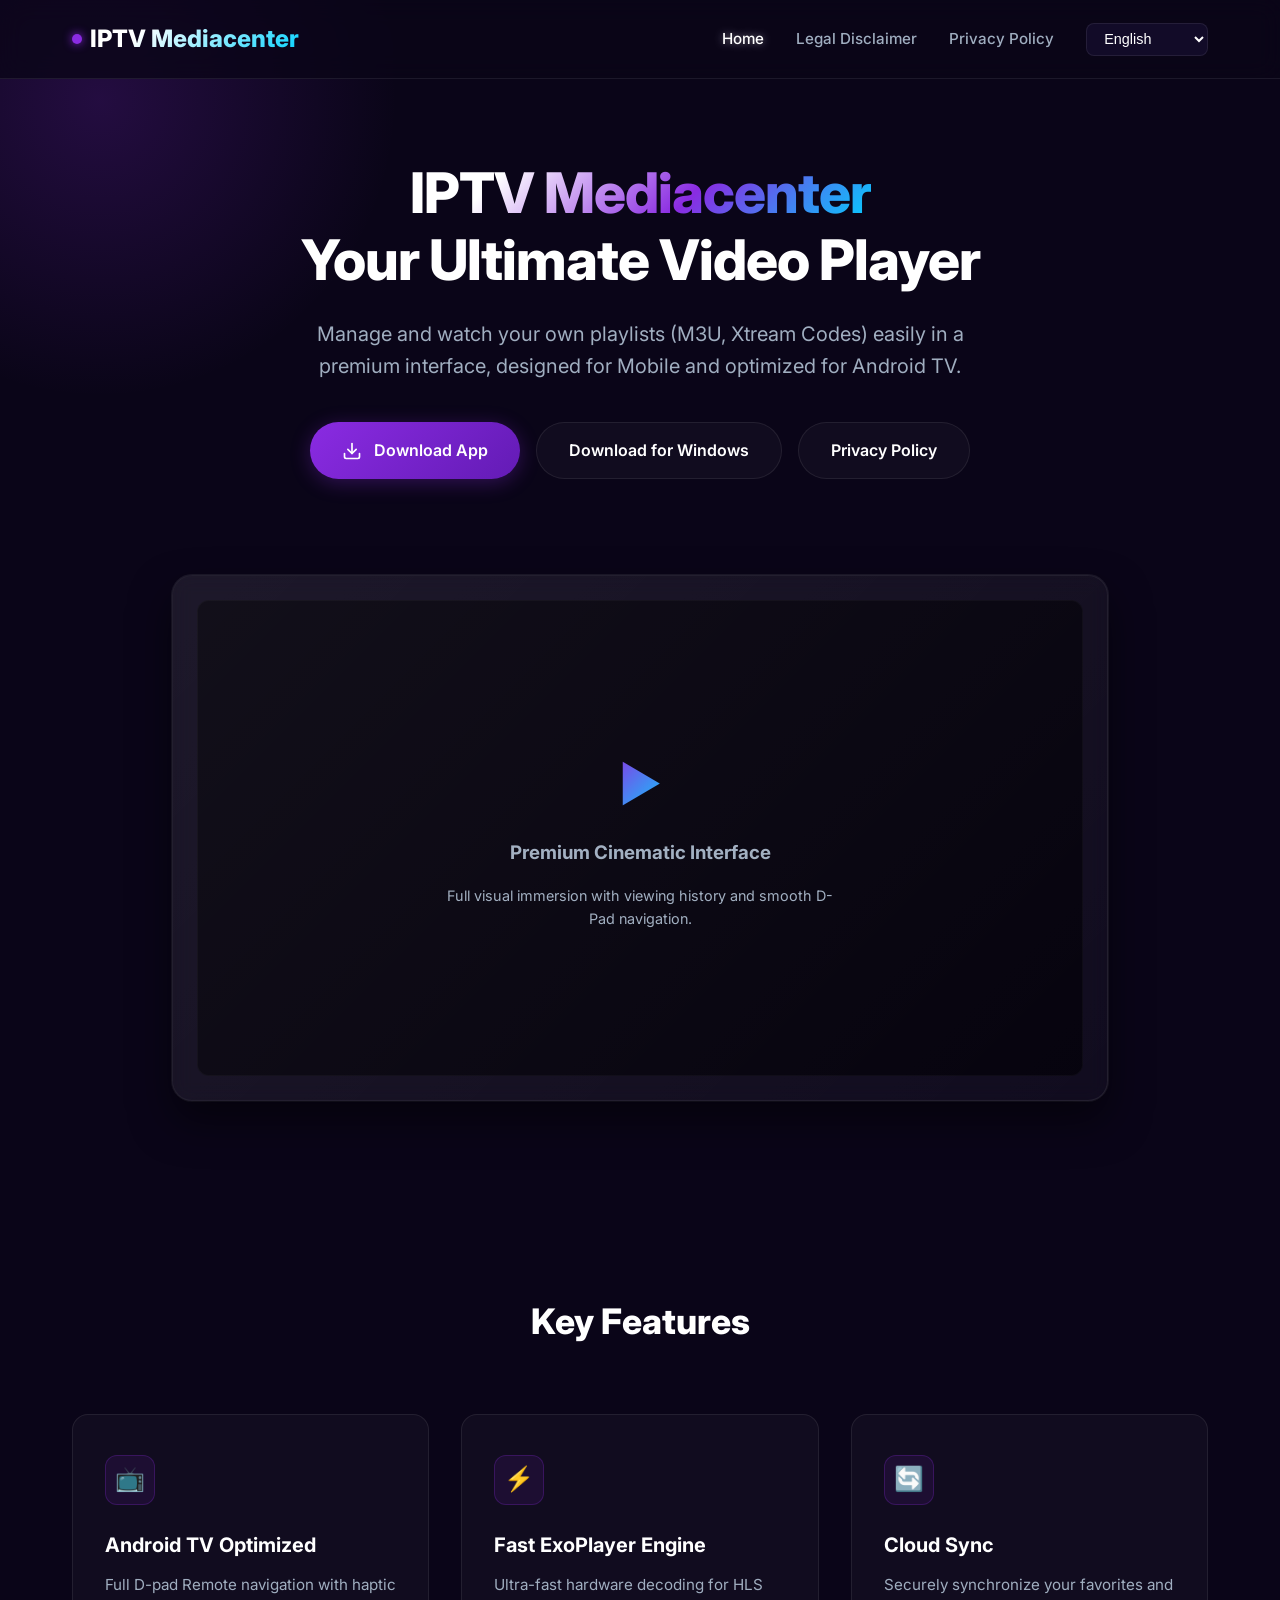
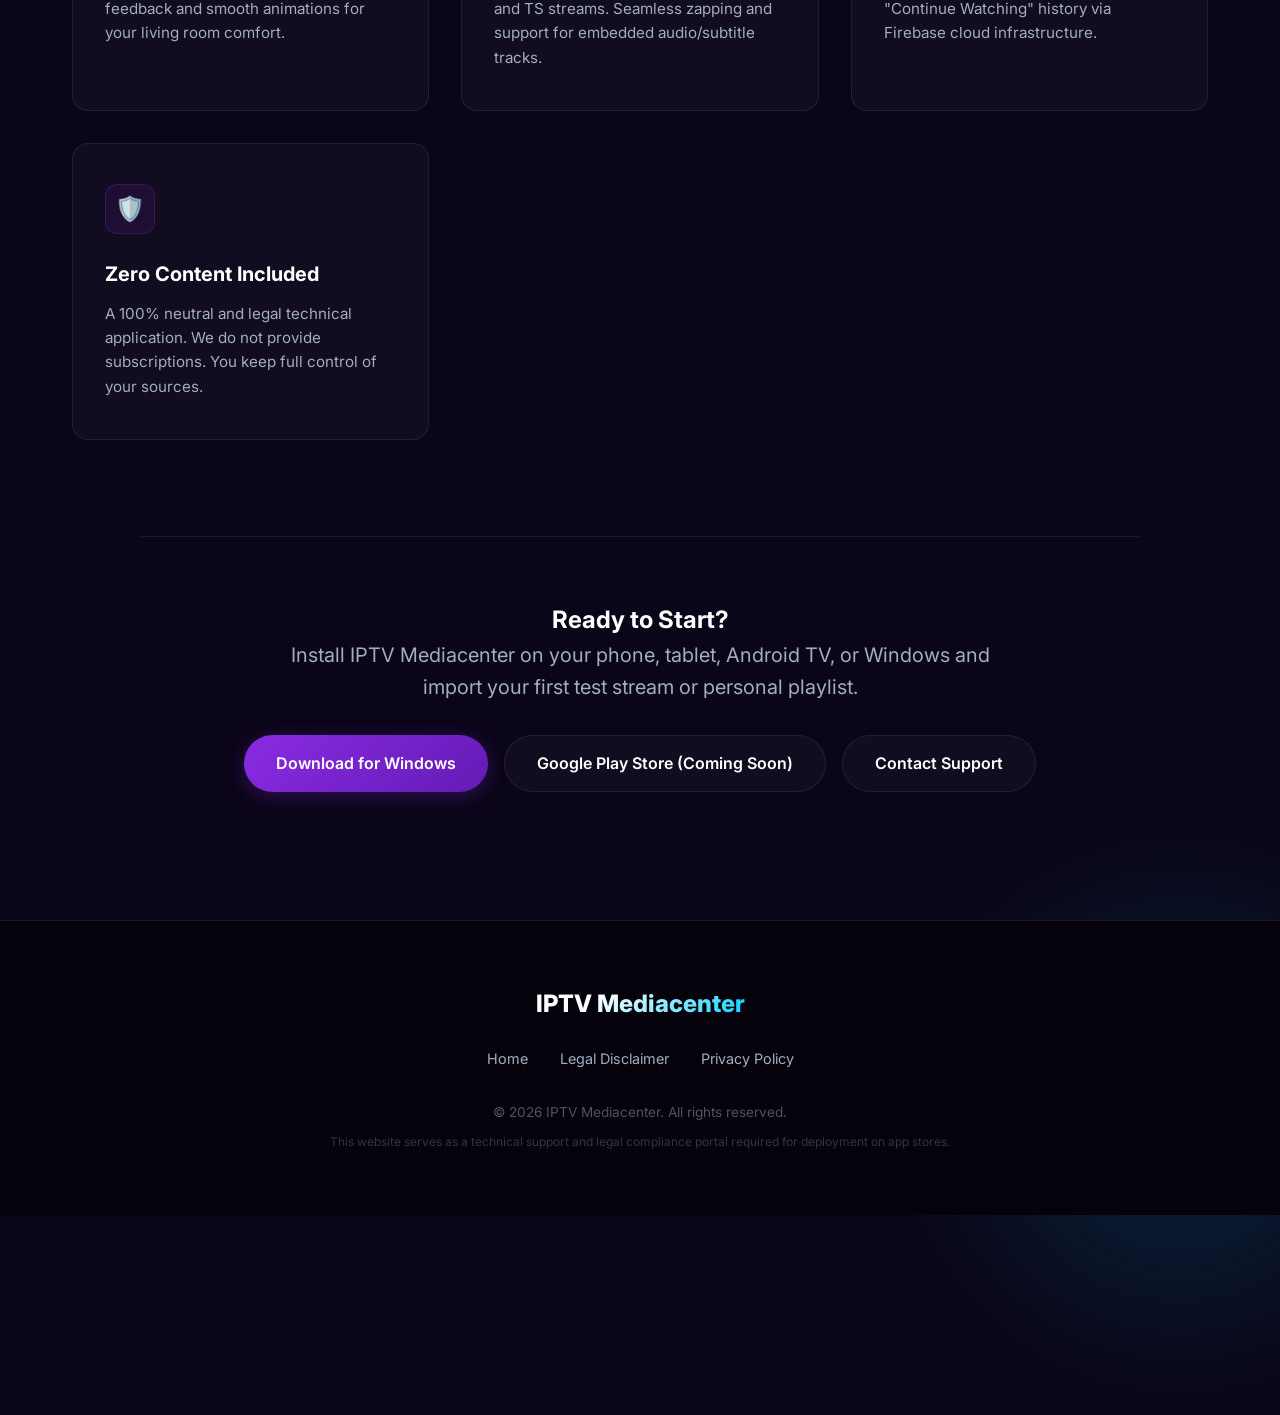
==== index.html @ 20498391 "Add Microsoft Store link and JavaScript multilingual translation system to landing page" ====
<!DOCTYPE html>
<html lang="fr">
<head>
    <meta charset="UTF-8">
    <meta name="viewport" content="width=device-width, initial-scale=1.0">
    <title>IPTV Mediacenter - Lecteur Multimédia Premium</title>
    <link rel="stylesheet" href="style.css">
    <link rel="icon" type="image/png" href="https://raw.githubusercontent.com/iptvmediacenter/iptvmediacenter/main/assets/icons/app_icon.png">
</head>
<body>

    <header>
        <div class="nav-container">
            <a href="index.html" class="logo">
                <div class="logo-dot"></div>
                IPTV Mediacenter
            </a>
            <nav style="display: flex; align-items: center; gap: 2rem;">
                <ul>
                    <li><a href="index.html" class="active" data-i18n="nav-home">Accueil</a></li>
                    <li><a href="disclaimer.html" data-i18n="nav-disclaimer">Avertissement Légal</a></li>
                    <li><a href="privacy.html" data-i18n="nav-privacy">Confidentialité</a></li>
                </ul>
                <select id="lang-select" class="lang-selector" onchange="changeLanguage(this.value)">
                    <option value="fr">Français</option>
                    <option value="en">English</option>
                    <option value="de">Deutsch</option>
                    <option value="es">Español</option>
                    <option value="it">Italiano</option>
                    <option value="nl">Nederlands</option>
                    <option value="ar">العربية</option>
                </select>
            </nav>
        </div>
    </header>

    <main>
        <!-- Hero Section -->
        <section class="hero">
            <h1 data-i18n="hero-title"><span class="gradient-text">IPTV Mediacenter</span><br>Votre Lecteur Vidéo Ultime</h1>
            <p class="hero-subtitle" data-i18n="hero-subtitle">Gérez et visionnez facilement vos propres listes de lecture (M3U, Xtream Codes) dans une interface de qualité premium, conçue pour Mobile et optimisée pour Android TV.</p>
            
            <div class="btn-group">
                <a href="#download" class="btn btn-primary">
                    <svg width="20" height="20" viewBox="0 0 24 24" fill="none" stroke="currentColor" stroke-width="2" stroke-linecap="round" stroke-linejoin="round"><path d="M21 15v4a2 2 0 0 1-2 2H5a2 2 0 0 1-2-2v-4"></path><polyline points="7 10 12 15 17 10"></polyline><line x1="12" y1="15" x2="12" y2="3"></line></svg>
                    <span data-i18n="hero-btn-download">Télécharger l'App</span>
                </a>
                <a href="https://apps.microsoft.com/detail/9NVQ2292GSZH" target="_blank" class="btn btn-secondary" data-i18n="download-windows">
                    Version Windows (Microsoft Store)
                </a>
                <a href="privacy.html" class="btn btn-secondary" data-i18n="hero-btn-privacy">Charte de Confidentialité</a>
            </div>
        </section>

        <!-- Mockup Preview -->
        <section class="mockup-container">
            <div class="glass-mockup">
                <div class="mockup-screen">
                    <div class="mockup-icon">&#9658;</div>
                    <h3 data-i18n="mockup-title">Interface Cinématique Premium</h3>
                    <p style="color: var(--text-secondary); max-width: 400px; font-size: 0.9rem;" data-i18n="mockup-subtitle">Une immersion visuelle totale avec gestion de l'historique et navigation fluide au D-Pad.</p>
                </div>
            </div>
        </section>

        <!-- Features Section -->
        <section class="features-section" id="features">
            <h2 class="section-title" data-i18n="features-title">Fonctionnalités Clés</h2>
            
            <div class="features-grid">
                <div class="feature-card">
                    <div class="feature-icon">📺</div>
                    <h3 data-i18n="feat1-title">Optimisé Android TV</h3>
                    <p data-i18n="feat1-desc">Une navigation D-pad Remote complète avec retours haptiques et animations fluides pour le confort de votre salon.</p>
                </div>
                
                <div class="feature-card">
                    <div class="feature-icon">⚡</div>
                    <h3 data-i18n="feat2-title">Lecteur ExoPlayer Rapide</h3>
                    <p data-i18n="feat2-desc">Décodage matériel ultra-rapide des flux HLS et TS. Zapping ultra-fluide et prise en charge des pistes audio/sous-titres intégrées.</p>
                </div>
                
                <div class="feature-card">
                    <div class="feature-icon">🔄</div>
                    <h3 data-i18n="feat3-title">Synchronisation Cloud</h3>
                    <p data-i18n="feat3-desc">Synchronisez de manière sécurisée vos favoris et votre historique "Reprendre la lecture" (Continue Watching) via Firebase entre vos appareils.</p>
                </div>

                <div class="feature-card">
                    <div class="feature-icon">🛡️</div>
                    <h3 data-i18n="feat4-title">Zéro Contenu Inclus</h3>
                    <p data-i18n="feat4-desc">Une application technique 100 % neutre et légale. Nous ne fournissons aucun abonnement. Vous gardez le contrôle total de vos sources.</p>
                </div>
            </div>
        </section>

        <!-- Download / Support Section -->
        <section class="hero" id="download" style="padding-top: 4rem; padding-bottom: 8rem; border-top: 1px solid var(--card-border);">
            <h2 data-i18n="download-title">Prêt à démarrer ?</h2>
            <p class="hero-subtitle" style="margin-bottom: 2rem;" data-i18n="download-subtitle">Installez IPTV Mediacenter sur votre téléphone, tablette, Android TV ou Windows et importez votre premier flux de test ou votre playlist personnelle.</p>
            <div class="btn-group">
                <a href="https://apps.microsoft.com/detail/9NVQ2292GSZH" target="_blank" class="btn btn-primary" data-i18n="download-windows">
                    Télécharger pour Windows
                </a>
                <a href="#" class="btn btn-secondary" onclick="alert('Disponible bientôt sur le Google Play Store !'); return false;" data-i18n="download-android">
                    Google Play Store (Bientôt)
                </a>
                <a href="mailto:dev.iptvmediacenter@gmail.com" class="btn btn-secondary" data-i18n="download-support">
                    Contacter le Support
                </a>
            </div>
        </section>
    </main>

    <footer>
        <div class="footer-container">
            <div class="footer-logo">
                <a href="index.html" class="logo">IPTV Mediacenter</a>
            </div>
            <div class="footer-links">
                <a href="index.html" data-i18n="nav-home">Accueil</a>
                <a href="disclaimer.html" data-i18n="nav-disclaimer">Avertissement Légal</a>
                <a href="privacy.html" data-i18n="nav-privacy">Politique de Confidentialité</a>
            </div>
            <p class="copyright" data-i18n="footer-copyright">&copy; 2026 IPTV Mediacenter. Tous droits réservés.</p>
            <p class="copyright" style="font-size: 0.75rem; margin-top: 0.5rem; color: #2d3748;" data-i18n="footer-desc">Ce site web sert de portail de support technique et de conformité légale requis pour le déploiement sur les plateformes de téléchargement.</p>
        </div>
    </footer>

    <script src="translate.js"></script>
</body>
</html>
---- style.css ----
@import url('https://fonts.googleapis.com/css2?family=Inter:wght@300;400;500;600;700;800&display=swap');

:root {
    --bg-primary: #0a0518;
    --bg-secondary: #120b28;
    --accent-primary: #8a2be2;
    --accent-secondary: #00d2ff;
    --text-primary: #ffffff;
    --text-secondary: #a0aec0;
    --card-bg: rgba(255, 255, 255, 0.03);
    --card-border: rgba(255, 255, 255, 0.08);
    --card-glow: rgba(138, 43, 226, 0.15);
    --font-sans: 'Inter', -apple-system, BlinkMacSystemFont, "Segoe UI", Roboto, sans-serif;
    --transition-smooth: all 0.3s cubic-bezier(0.4, 0, 0.2, 1);
}

* {
    margin: 0;
    padding: 0;
    box-sizing: border-box;
}

body {
    background-color: var(--bg-primary);
    color: var(--text-primary);
    font-family: var(--font-sans);
    line-height: 1.6;
    overflow-x: hidden;
    position: relative;
}

/* Background Gradients */
body::before {
    content: '';
    position: absolute;
    width: 600px;
    height: 600px;
    top: -200px;
    left: -200px;
    background: radial-gradient(circle, rgba(138, 43, 226, 0.2) 0%, rgba(0, 0, 0, 0) 70%);
    z-index: -1;
    pointer-events: none;
}

body::after {
    content: '';
    position: absolute;
    width: 600px;
    height: 600px;
    bottom: -200px;
    right: -200px;
    background: radial-gradient(circle, rgba(0, 210, 255, 0.15) 0%, rgba(0, 0, 0, 0) 70%);
    z-index: -1;
    pointer-events: none;
}

/* Header & Navigation */
header {
    background: rgba(10, 5, 24, 0.8);
    backdrop-filter: blur(12px);
    -webkit-backdrop-filter: blur(12px);
    border-bottom: 1px solid var(--card-border);
    position: fixed;
    top: 0;
    left: 0;
    width: 100%;
    z-index: 100;
}

.nav-container {
    max-width: 1200px;
    margin: 0 auto;
    padding: 1.25rem 2rem;
    display: flex;
    justify-content: space-between;
    align-items: center;
}

.logo {
    font-size: 1.5rem;
    font-weight: 800;
    background: linear-gradient(135deg, var(--text-primary) 30%, var(--accent-secondary) 100%);
    -webkit-background-clip: text;
    -webkit-text-fill-color: transparent;
    display: flex;
    align-items: center;
    gap: 0.5rem;
    text-decoration: none;
}

.logo-dot {
    width: 10px;
    height: 10px;
    background-color: var(--accent-primary);
    border-radius: 50%;
    box-shadow: 0 0 10px var(--accent-primary);
}

nav ul {
    display: flex;
    list-style: none;
    gap: 2rem;
}

nav a {
    color: var(--text-secondary);
    text-decoration: none;
    font-weight: 500;
    font-size: 0.95rem;
    transition: var(--transition-smooth);
}

nav a:hover, nav a.active {
    color: var(--text-primary);
    text-shadow: 0 0 8px rgba(255, 255, 255, 0.5);
}

/* Hero Section */
.hero {
    padding: 10rem 2rem 6rem;
    max-width: 1000px;
    margin: 0 auto;
    text-align: center;
}

h1 {
    font-size: 3.5rem;
    font-weight: 800;
    line-height: 1.2;
    margin-bottom: 1.5rem;
    letter-spacing: -1px;
}

.gradient-text {
    background: linear-gradient(135deg, var(--text-primary) 20%, var(--accent-primary) 60%, var(--accent-secondary) 100%);
    -webkit-background-clip: text;
    -webkit-text-fill-color: transparent;
}

.hero-subtitle {
    font-size: 1.25rem;
    color: var(--text-secondary);
    max-width: 700px;
    margin: 0 auto 2.5rem;
    font-weight: 400;
}

/* Buttons */
.btn-group {
    display: flex;
    justify-content: center;
    gap: 1rem;
    flex-wrap: wrap;
}

.btn {
    display: inline-flex;
    align-items: center;
    gap: 0.75rem;
    padding: 0.9rem 2rem;
    border-radius: 50px;
    font-weight: 600;
    font-size: 1rem;
    text-decoration: none;
    transition: var(--transition-smooth);
    cursor: pointer;
}

.btn-primary {
    background: linear-gradient(135deg, var(--accent-primary) 0%, #631bb5 100%);
    color: var(--text-primary);
    box-shadow: 0 4px 20px rgba(138, 43, 226, 0.3);
}

.btn-primary:hover {
    transform: translateY(-2px);
    box-shadow: 0 6px 25px rgba(138, 43, 226, 0.5);
}

.btn-secondary {
    background: var(--card-bg);
    border: 1px solid var(--card-border);
    color: var(--text-primary);
}

.btn-secondary:hover {
    background: rgba(255, 255, 255, 0.08);
    transform: translateY(-2px);
}

/* App Mockup Section */
.mockup-container {
    max-width: 1000px;
    margin: 0 auto 6rem;
    padding: 0 2rem;
}

.glass-mockup {
    background: var(--card-bg);
    border: 1px solid var(--card-border);
    border-radius: 20px;
    padding: 1.5rem;
    box-shadow: 0 20px 40px rgba(0, 0, 0, 0.5), 0 0 0 1px var(--card-border);
    backdrop-filter: blur(10px);
    -webkit-backdrop-filter: blur(10px);
    aspect-ratio: 16/9;
    display: flex;
    flex-direction: column;
    justify-content: center;
    align-items: center;
    text-align: center;
    color: var(--text-secondary);
    position: relative;
    overflow: hidden;
}

.glass-mockup::before {
    content: '';
    position: absolute;
    top: 0;
    left: 0;
    width: 100%;
    height: 100%;
    background: linear-gradient(135deg, rgba(255,255,255,0.05) 0%, rgba(255,255,255,0) 100%);
    pointer-events: none;
}

.mockup-screen {
    width: 100%;
    height: 100%;
    border-radius: 12px;
    background: #06030e;
    display: flex;
    flex-direction: column;
    justify-content: center;
    align-items: center;
    gap: 1rem;
    border: 1px solid rgba(255,255,255,0.03);
}

.mockup-icon {
    font-size: 3rem;
    background: linear-gradient(135deg, var(--accent-primary) 0%, var(--accent-secondary) 100%);
    -webkit-background-clip: text;
    -webkit-text-fill-color: transparent;
}

/* Features Grid */
.features-section {
    padding: 6rem 2rem;
    max-width: 1200px;
    margin: 0 auto;
}

.section-title {
    text-align: center;
    font-size: 2.2rem;
    font-weight: 800;
    margin-bottom: 4rem;
}

.features-grid {
    display: grid;
    grid-template-columns: repeat(auto-fit, minmax(280px, 1fr));
    gap: 2rem;
}

.feature-card {
    background: var(--card-bg);
    border: 1px solid var(--card-border);
    border-radius: 16px;
    padding: 2.5rem 2rem;
    transition: var(--transition-smooth);
    position: relative;
    overflow: hidden;
}

.feature-card:hover {
    transform: translateY(-5px);
    border-color: rgba(138, 43, 226, 0.3);
    box-shadow: 0 10px 30px var(--card-glow);
}

.feature-icon {
    width: 50px;
    height: 50px;
    border-radius: 12px;
    background: rgba(138, 43, 226, 0.1);
    color: var(--accent-primary);
    display: flex;
    justify-content: center;
    align-items: center;
    font-size: 1.5rem;
    margin-bottom: 1.5rem;
    border: 1px solid rgba(138, 43, 226, 0.25);
}

.feature-card h3 {
    font-size: 1.25rem;
    margin-bottom: 0.75rem;
    font-weight: 700;
}

.feature-card p {
    color: var(--text-secondary);
    font-size: 0.95rem;
}

/* Legal & Text Layouts (Privacy & Disclaimer Pages) */
.legal-container {
    max-width: 800px;
    margin: 9rem auto 6rem;
    padding: 0 2rem;
}

.legal-card {
    background: var(--card-bg);
    border: 1px solid var(--card-border);
    border-radius: 20px;
    padding: 3rem 2.5rem;
    box-shadow: 0 10px 30px rgba(0, 0, 0, 0.3);
    backdrop-filter: blur(10px);
    -webkit-backdrop-filter: blur(10px);
}

.legal-card h1 {
    font-size: 2.2rem;
    margin-bottom: 0.5rem;
    text-align: left;
}

.last-updated {
    color: var(--accent-secondary);
    font-weight: 600;
    font-size: 0.9rem;
    margin-bottom: 2.5rem;
    text-transform: uppercase;
    letter-spacing: 1px;
}

.legal-content h2 {
    font-size: 1.4rem;
    margin: 2.5rem 0 1rem;
    font-weight: 700;
    border-left: 3px solid var(--accent-primary);
    padding-left: 0.75rem;
}

.legal-content p, .legal-content ul {
    color: var(--text-secondary);
    margin-bottom: 1.25rem;
    font-size: 1.05rem;
    line-height: 1.7;
}

.legal-content ul {
    padding-left: 1.5rem;
}

.legal-content li {
    margin-bottom: 0.5rem;
}

.legal-content a {
    color: var(--accent-secondary);
    text-decoration: none;
    transition: var(--transition-smooth);
}

.legal-content a:hover {
    text-decoration: underline;
}

/* Footer */
footer {
    border-top: 1px solid var(--card-border);
    background: #05020c;
    padding: 4rem 2rem;
    text-align: center;
}

.footer-container {
    max-width: 1200px;
    margin: 0 auto;
}

.footer-logo {
    display: inline-flex;
    margin-bottom: 1.5rem;
}

.footer-links {
    display: flex;
    justify-content: center;
    gap: 2rem;
    margin-bottom: 2rem;
    list-style: none;
}

.footer-links a {
    color: var(--text-secondary);
    text-decoration: none;
    font-size: 0.9rem;
    transition: var(--transition-smooth);
}

.footer-links a:hover {
    color: var(--text-primary);
}

.copyright {
    color: #4a5568;
    font-size: 0.85rem;
}

/* Responsive Design */
@media (max-width: 768px) {
    h1 {
        font-size: 2.5rem;
    }
    
    .hero-subtitle {
        font-size: 1.1rem;
    }

    nav ul {
        display: none; /* simple responsive fallback */
    }
    
    .legal-card {
        padding: 2rem 1.5rem;
    }
}

/* Language Selector Dropdown */
.lang-selector {
    background: var(--bg-secondary);
    border: 1px solid var(--card-border);
    color: var(--text-primary);
    border-radius: 8px;
    padding: 0.4rem 0.8rem;
    font-size: 0.9rem;
    font-weight: 500;
    cursor: pointer;
    outline: none;
    transition: var(--transition-smooth);
}

.lang-selector:hover {
    border-color: var(--accent-primary);
    background: rgba(255, 255, 255, 0.05);
}

/* RTL Layout support */
.rtl-layout {
    direction: rtl;
    text-align: right;
}

.rtl-layout h1, .rtl-layout h2, .rtl-layout h3, .rtl-layout p, .rtl-layout li {
    text-align: right;
}

.rtl-layout .nav-container {
    flex-direction: row-reverse;
}

.rtl-layout nav ul {
    flex-direction: row-reverse;
    gap: 2rem;
}

.rtl-layout .logo {
    flex-direction: row-reverse;
}

.rtl-layout .legal-content h2 {
    border-left: none;
    border-right: 3px solid var(--accent-primary);
    padding-left: 0;
    padding-right: 0.75rem;
}
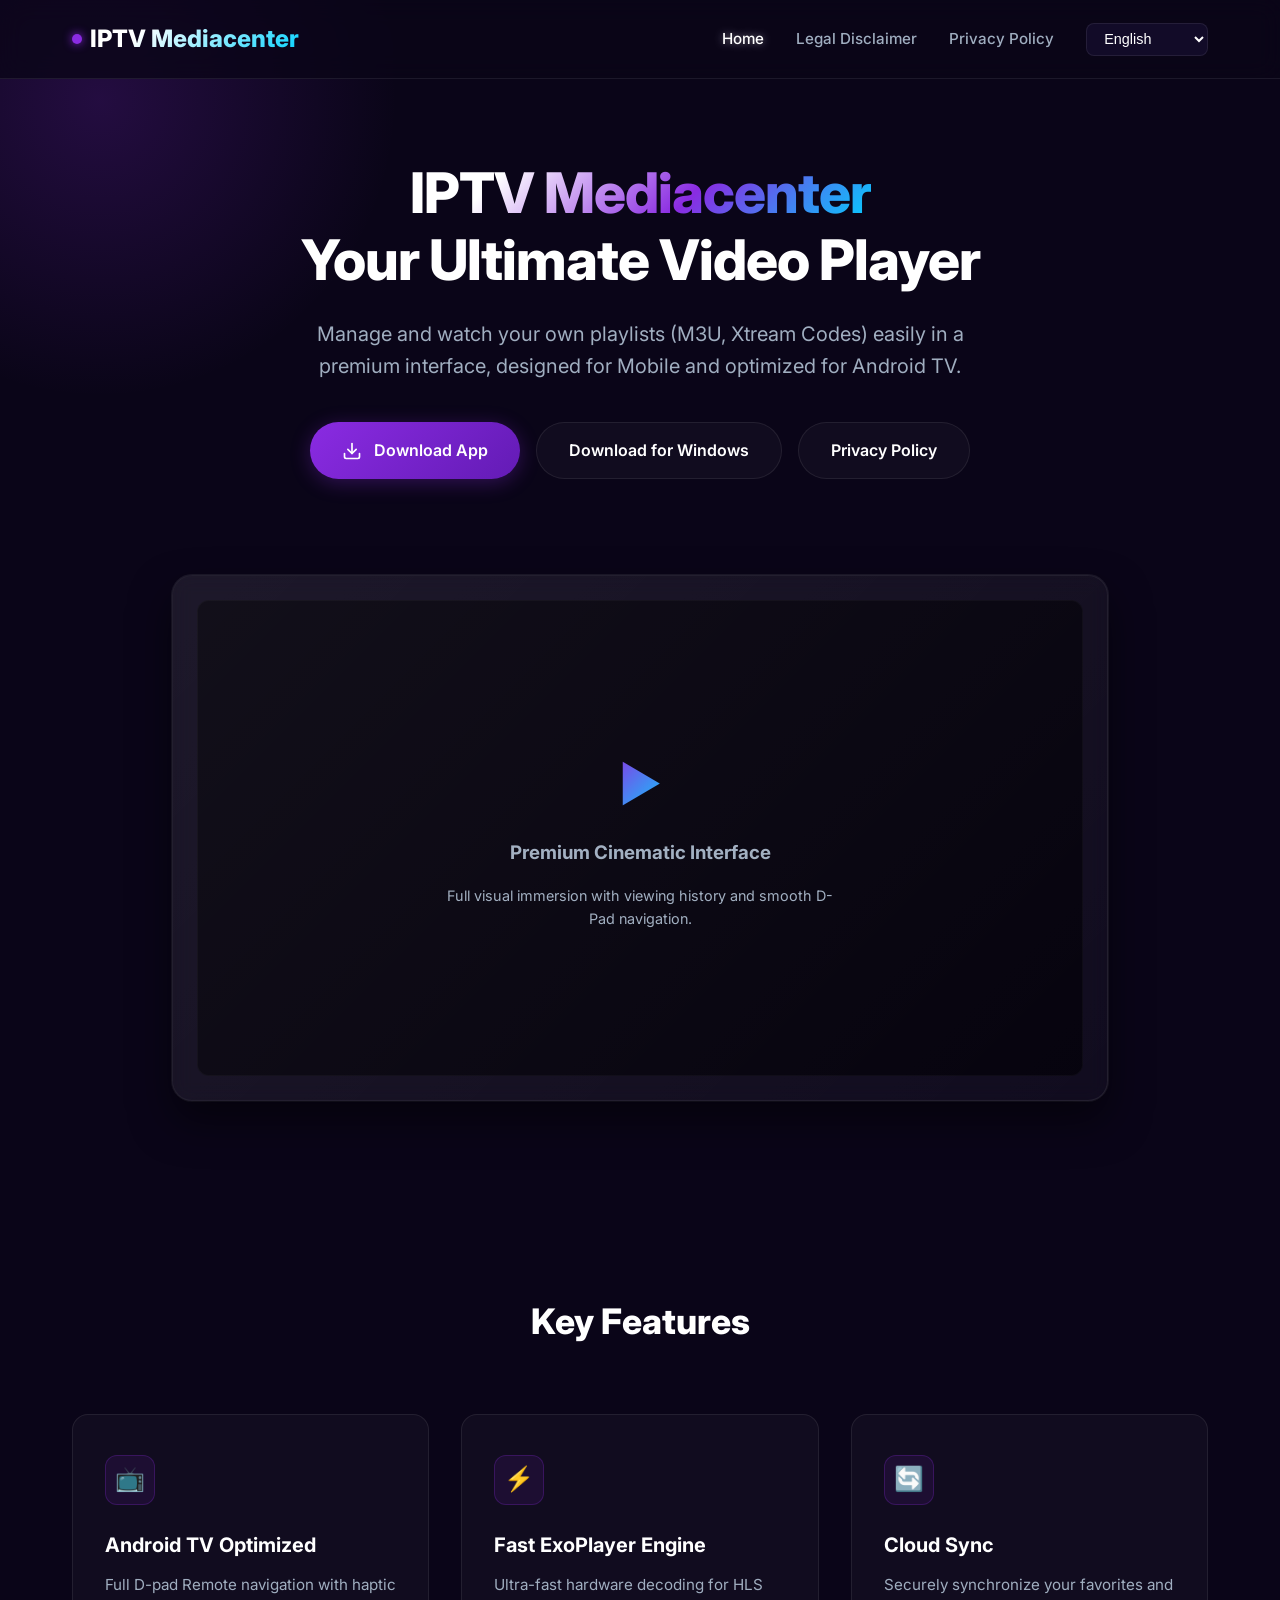
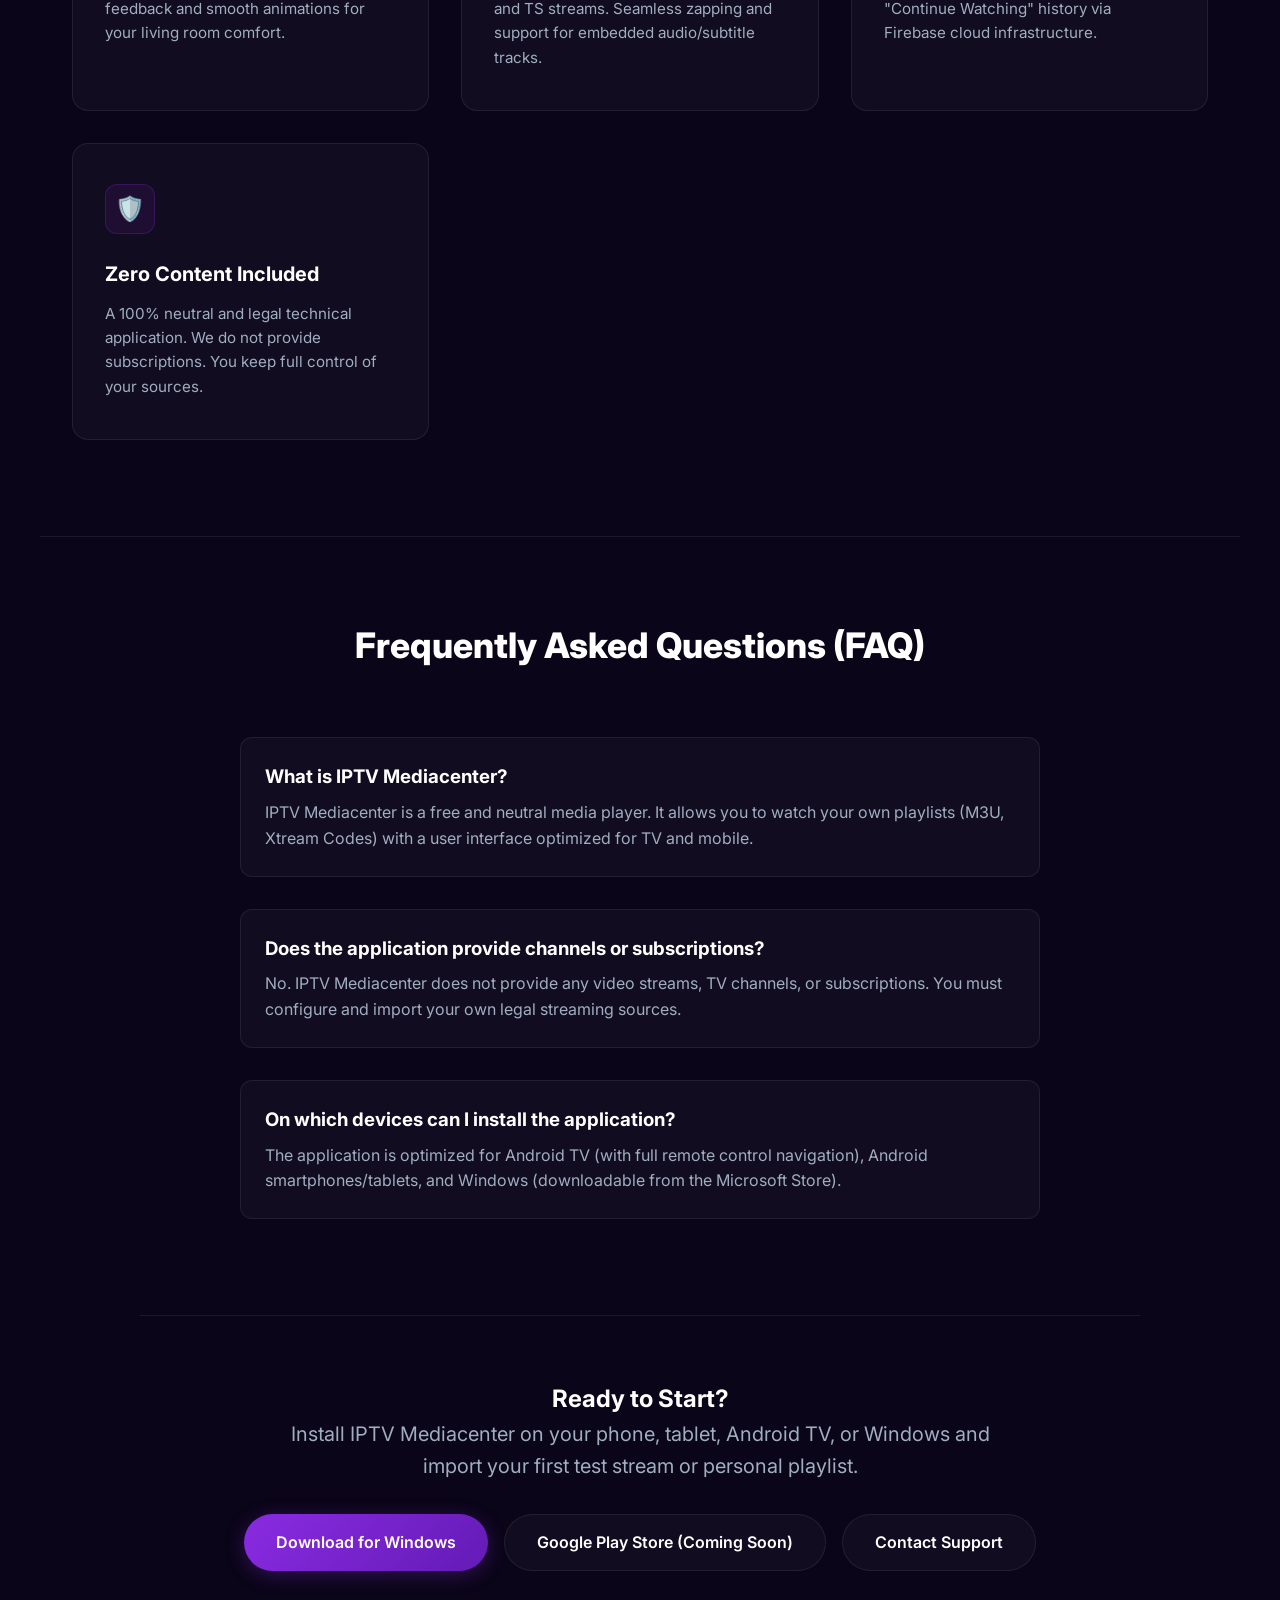
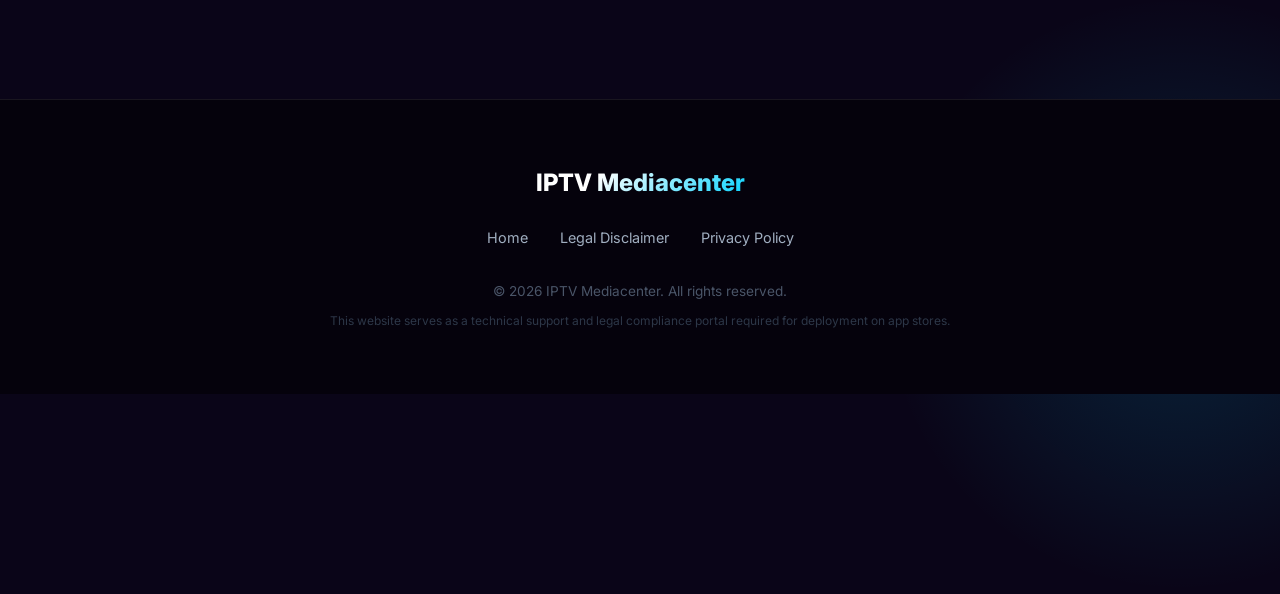
==== commit 514fe9b7: "feat: add sitemap.xml and integrated multilingual FAQ section for SEO enhancement" ====
--- a/index.html
+++ b/index.html
@@ -4,6 +4,47 @@
     <meta charset="UTF-8">
     <meta name="viewport" content="width=device-width, initial-scale=1.0">
     <title>IPTV Mediacenter - Lecteur Multimédia Premium</title>
+    <meta name="description" content="IPTV Mediacenter - Lecteur multimédia premium pour vos listes de lecture M3U et Xtream Codes. Optimisé pour Android TV, mobile et Windows.">
+    <meta name="keywords" content="IPTV, Mediacenter, ExoPlayer, Android TV, M3U, Xtream Codes, Lecteur Vidéo, Windows, Premium">
+    <link rel="canonical" href="https://iptvmediacenter.github.io/iptvmediacenter/">
+    
+    <!-- Open Graph / Facebook -->
+    <meta property="og:type" content="website">
+    <meta property="og:url" content="https://iptvmediacenter.github.io/iptvmediacenter/">
+    <meta property="og:title" content="IPTV Mediacenter - Lecteur Multimédia Premium">
+    <meta property="og:description" content="Gérez et visionnez facilement vos propres listes de lecture (M3U, Xtream Codes) dans une interface de qualité premium.">
+    <meta property="og:image" content="https://raw.githubusercontent.com/iptvmediacenter/iptvmediacenter/main/assets/icons/app_icon.png">
+
+    <!-- Twitter -->
+    <meta property="twitter:card" content="summary">
+    <meta property="twitter:url" content="https://iptvmediacenter.github.io/iptvmediacenter/">
+    <meta property="twitter:title" content="IPTV Mediacenter - Lecteur Multimédia Premium">
+    <meta property="twitter:description" content="Gérez et visionnez facilement vos propres listes de lecture (M3U, Xtream Codes) dans une interface de qualité premium.">
+    <meta property="twitter:image" content="https://raw.githubusercontent.com/iptvmediacenter/iptvmediacenter/main/assets/icons/app_icon.png">
+
+    <!-- JSON-LD Structured Data -->
+    <script type="application/ld+json">
+    {
+      "@context": "https://schema.org",
+      "@type": "SoftwareApplication",
+      "name": "IPTV Mediacenter",
+      "operatingSystem": "Android, Android TV, Windows",
+      "applicationCategory": "MultimediaApplication",
+      "offers": {
+        "@type": "Offer",
+        "price": "0",
+        "priceCurrency": "EUR"
+      },
+      "description": "Lecteur multimédia premium pour vos listes de lecture M3U et Xtream Codes. Optimisé pour Android TV, mobile et Windows.",
+      "downloadUrl": "https://apps.microsoft.com/detail/9NVQ2292GSZH",
+      "publisher": {
+        "@type": "Organization",
+        "name": "IPTV Mediacenter",
+        "logo": "https://raw.githubusercontent.com/iptvmediacenter/iptvmediacenter/main/assets/icons/app_icon.png"
+      }
+    }
+    </script>
+
     <link rel="stylesheet" href="style.css">
     <link rel="icon" type="image/png" href="https://raw.githubusercontent.com/iptvmediacenter/iptvmediacenter/main/assets/icons/app_icon.png">
 </head>
@@ -94,6 +135,25 @@
             </div>
         </section>
 
+        <!-- FAQ Section -->
+        <section class="features-section" id="faq" style="border-top: 1px solid var(--card-border); padding-top: 5rem;">
+            <h2 class="section-title" data-i18n="faq-title">Foire aux Questions (FAQ)</h2>
+            <div class="features-grid" style="grid-template-columns: 1fr; max-width: 800px; margin: 0 auto; gap: 2rem; text-align: left;">
+                <div class="faq-item" style="background: var(--card-bg); border: 1px solid var(--card-border); padding: 1.5rem; border-radius: 12px;">
+                    <h3 style="color: var(--text-primary); margin-bottom: 0.5rem;" data-i18n="faq-q1">Qu'est-ce que IPTV Mediacenter ?</h3>
+                    <p style="color: var(--text-secondary); line-height: 1.6;" data-i18n="faq-a1">IPTV Mediacenter est un lecteur multimédia technique neutre et gratuit. Il vous permet de visionner vos propres listes de lecture (M3U, Xtream Codes) avec une interface utilisateur optimisée pour la télévision et le mobile.</p>
+                </div>
+                <div class="faq-item" style="background: var(--card-bg); border: 1px solid var(--card-border); padding: 1.5rem; border-radius: 12px;">
+                    <h3 style="color: var(--text-primary); margin-bottom: 0.5rem;" data-i18n="faq-q2">L'application fournit-elle des chaînes ou des abonnements ?</h3>
+                    <p style="color: var(--text-secondary); line-height: 1.6;" data-i18n="faq-a2">Non. IPTV Mediacenter ne fournit aucun flux vidéo, aucune chaîne de télévision et aucun abonnement. Vous devez configurer et importer vos propres sources de diffusion légales.</p>
+                </div>
+                <div class="faq-item" style="background: var(--card-bg); border: 1px solid var(--card-border); padding: 1.5rem; border-radius: 12px;">
+                    <h3 style="color: var(--text-primary); margin-bottom: 0.5rem;" data-i18n="faq-q3">Sur quels appareils puis-je installer l'application ?</h3>
+                    <p style="color: var(--text-secondary); line-height: 1.6;" data-i18n="faq-a3">L'application est optimisée pour Android TV (avec une navigation complète à la télécommande), les smartphones/tablettes Android, ainsi que pour Windows (téléchargeable sur le Microsoft Store).</p>
+                </div>
+            </div>
+        </section>
+
         <!-- Download / Support Section -->
         <section class="hero" id="download" style="padding-top: 4rem; padding-bottom: 8rem; border-top: 1px solid var(--card-border);">
             <h2 data-i18n="download-title">Prêt à démarrer ?</h2>
--- a/style.css
+++ b/style.css
@@ -81,6 +81,7 @@
     font-weight: 800;
     background: linear-gradient(135deg, var(--text-primary) 30%, var(--accent-secondary) 100%);
     -webkit-background-clip: text;
+    background-clip: text;
     -webkit-text-fill-color: transparent;
     display: flex;
     align-items: center;
@@ -134,6 +135,7 @@
 .gradient-text {
     background: linear-gradient(135deg, var(--text-primary) 20%, var(--accent-primary) 60%, var(--accent-secondary) 100%);
     -webkit-background-clip: text;
+    background-clip: text;
     -webkit-text-fill-color: transparent;
 }
 
@@ -242,6 +244,7 @@
     font-size: 3rem;
     background: linear-gradient(135deg, var(--accent-primary) 0%, var(--accent-secondary) 100%);
     -webkit-background-clip: text;
+    background-clip: text;
     -webkit-text-fill-color: transparent;
 }
 
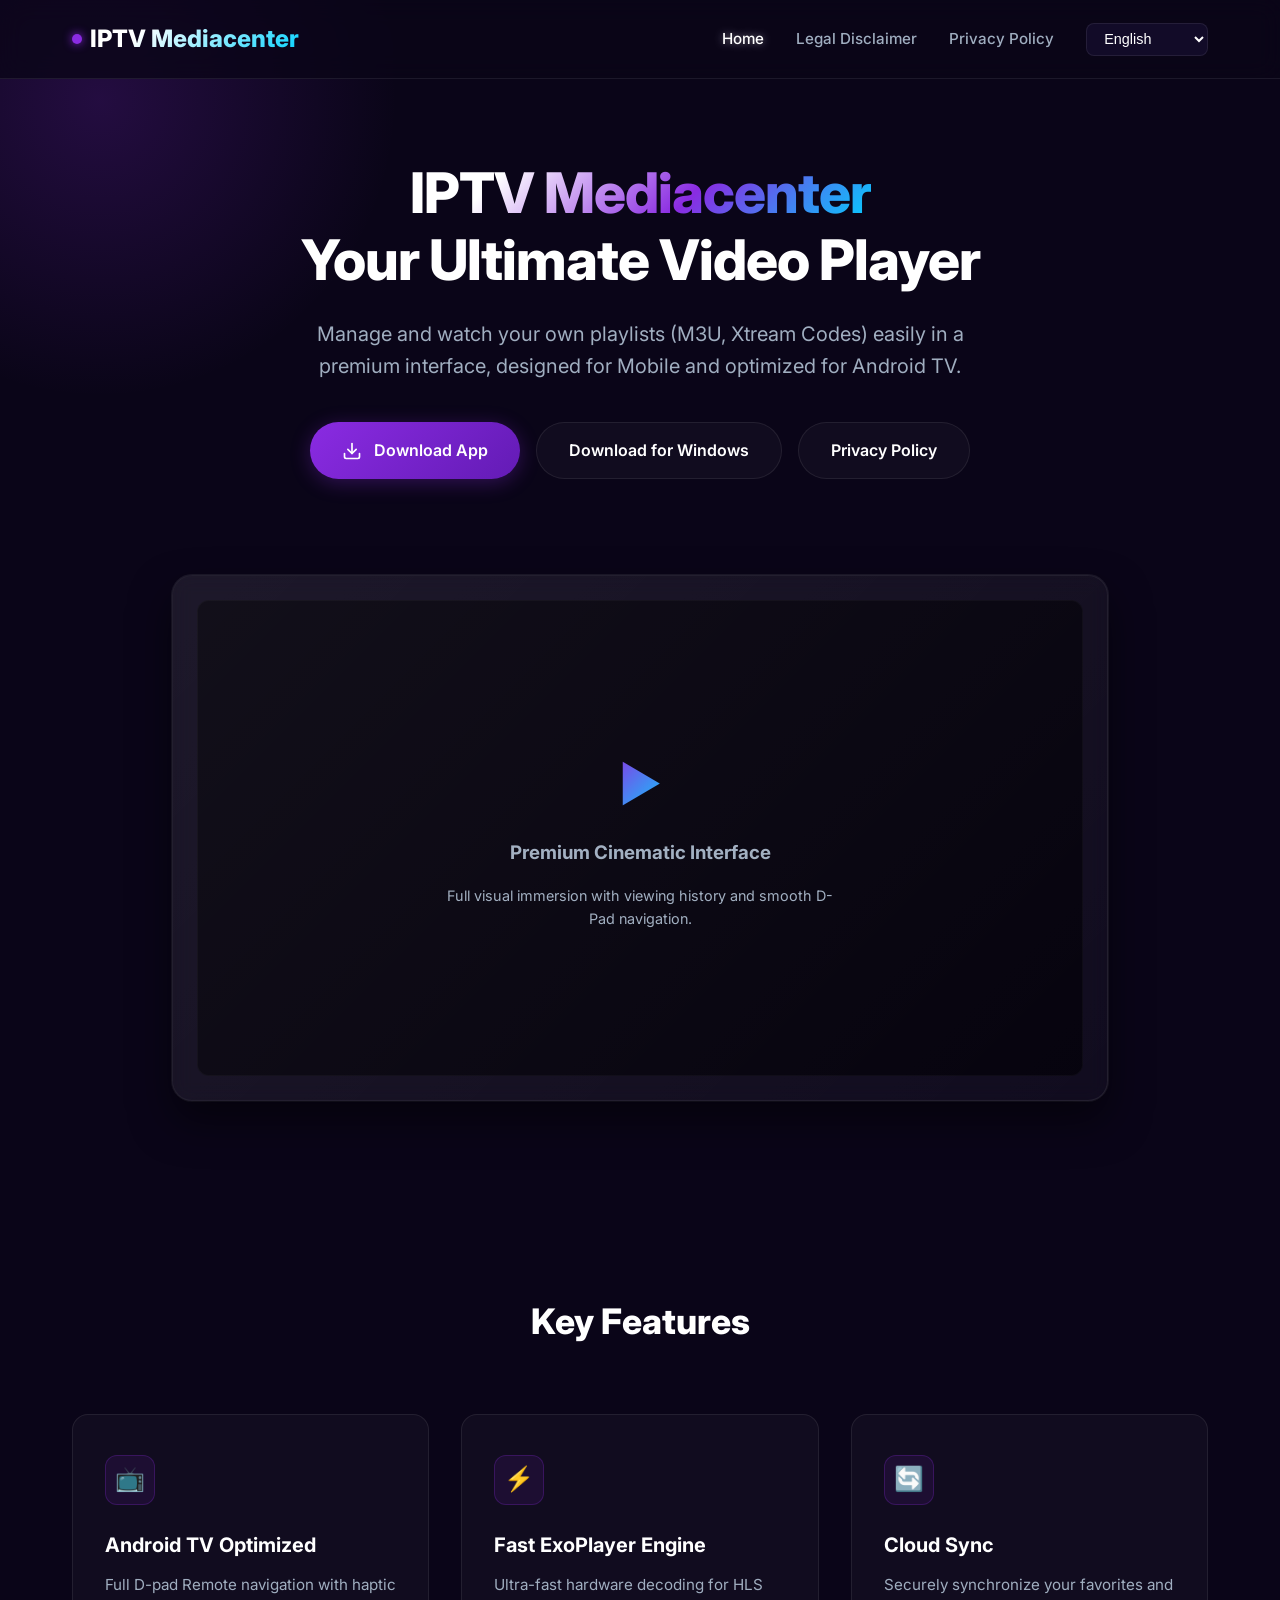
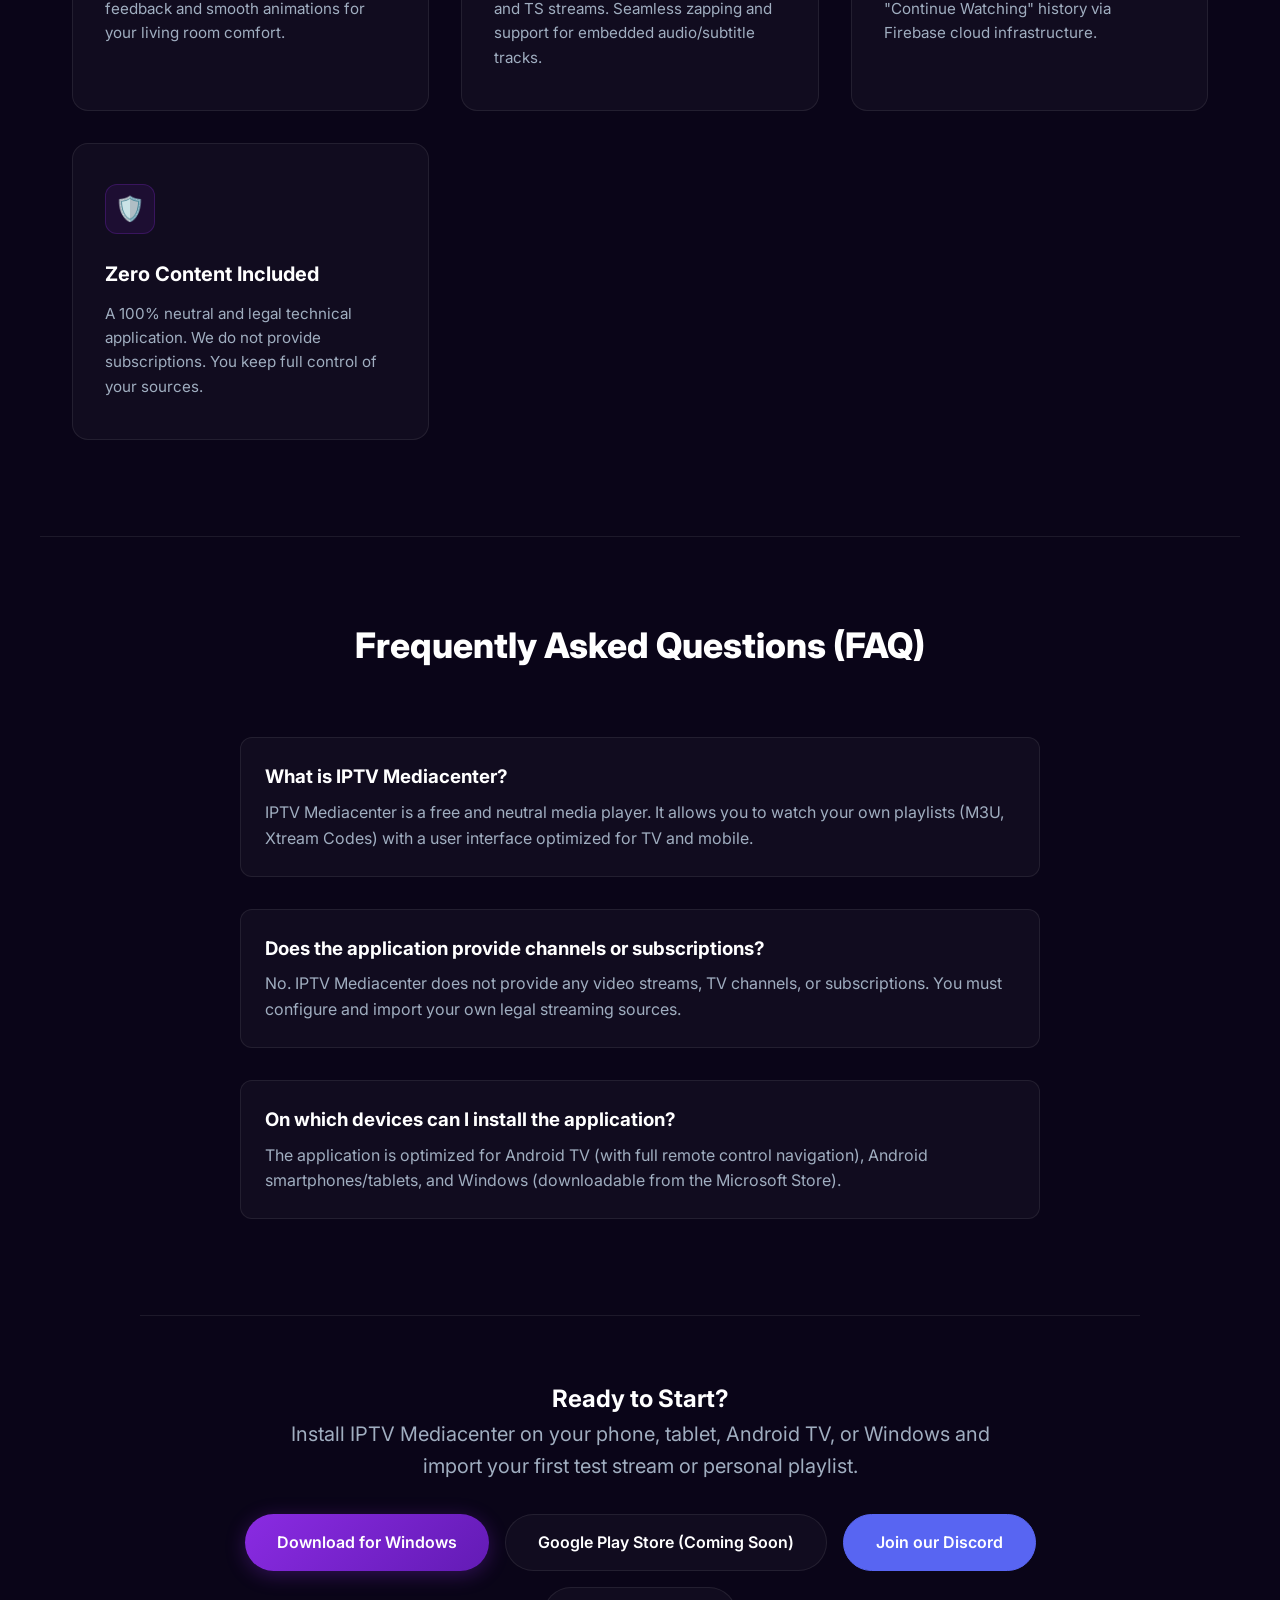
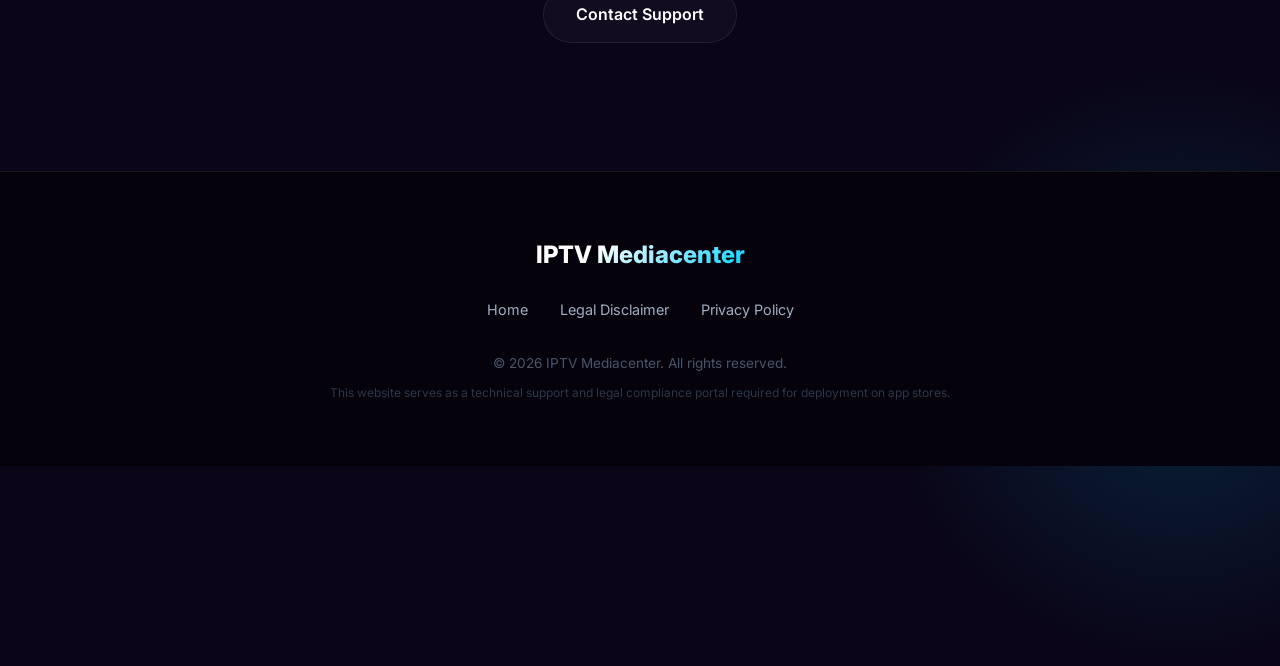
==== commit 12093079: "feat: add Discord server invite button to the support section" ====
--- a/index.html
+++ b/index.html
@@ -165,6 +165,9 @@
                 <a href="#" class="btn btn-secondary" onclick="alert('Disponible bientôt sur le Google Play Store !'); return false;" data-i18n="download-android">
                     Google Play Store (Bientôt)
                 </a>
+                <a href="https://discord.gg/xpYr5rxP" target="_blank" class="btn btn-secondary" style="background: #5865F2; color: white; border-color: #5865F2;" data-i18n="download-discord">
+                    Rejoindre le Discord
+                </a>
                 <a href="mailto:dev.iptvmediacenter@gmail.com" class="btn btn-secondary" data-i18n="download-support">
                     Contacter le Support
                 </a>
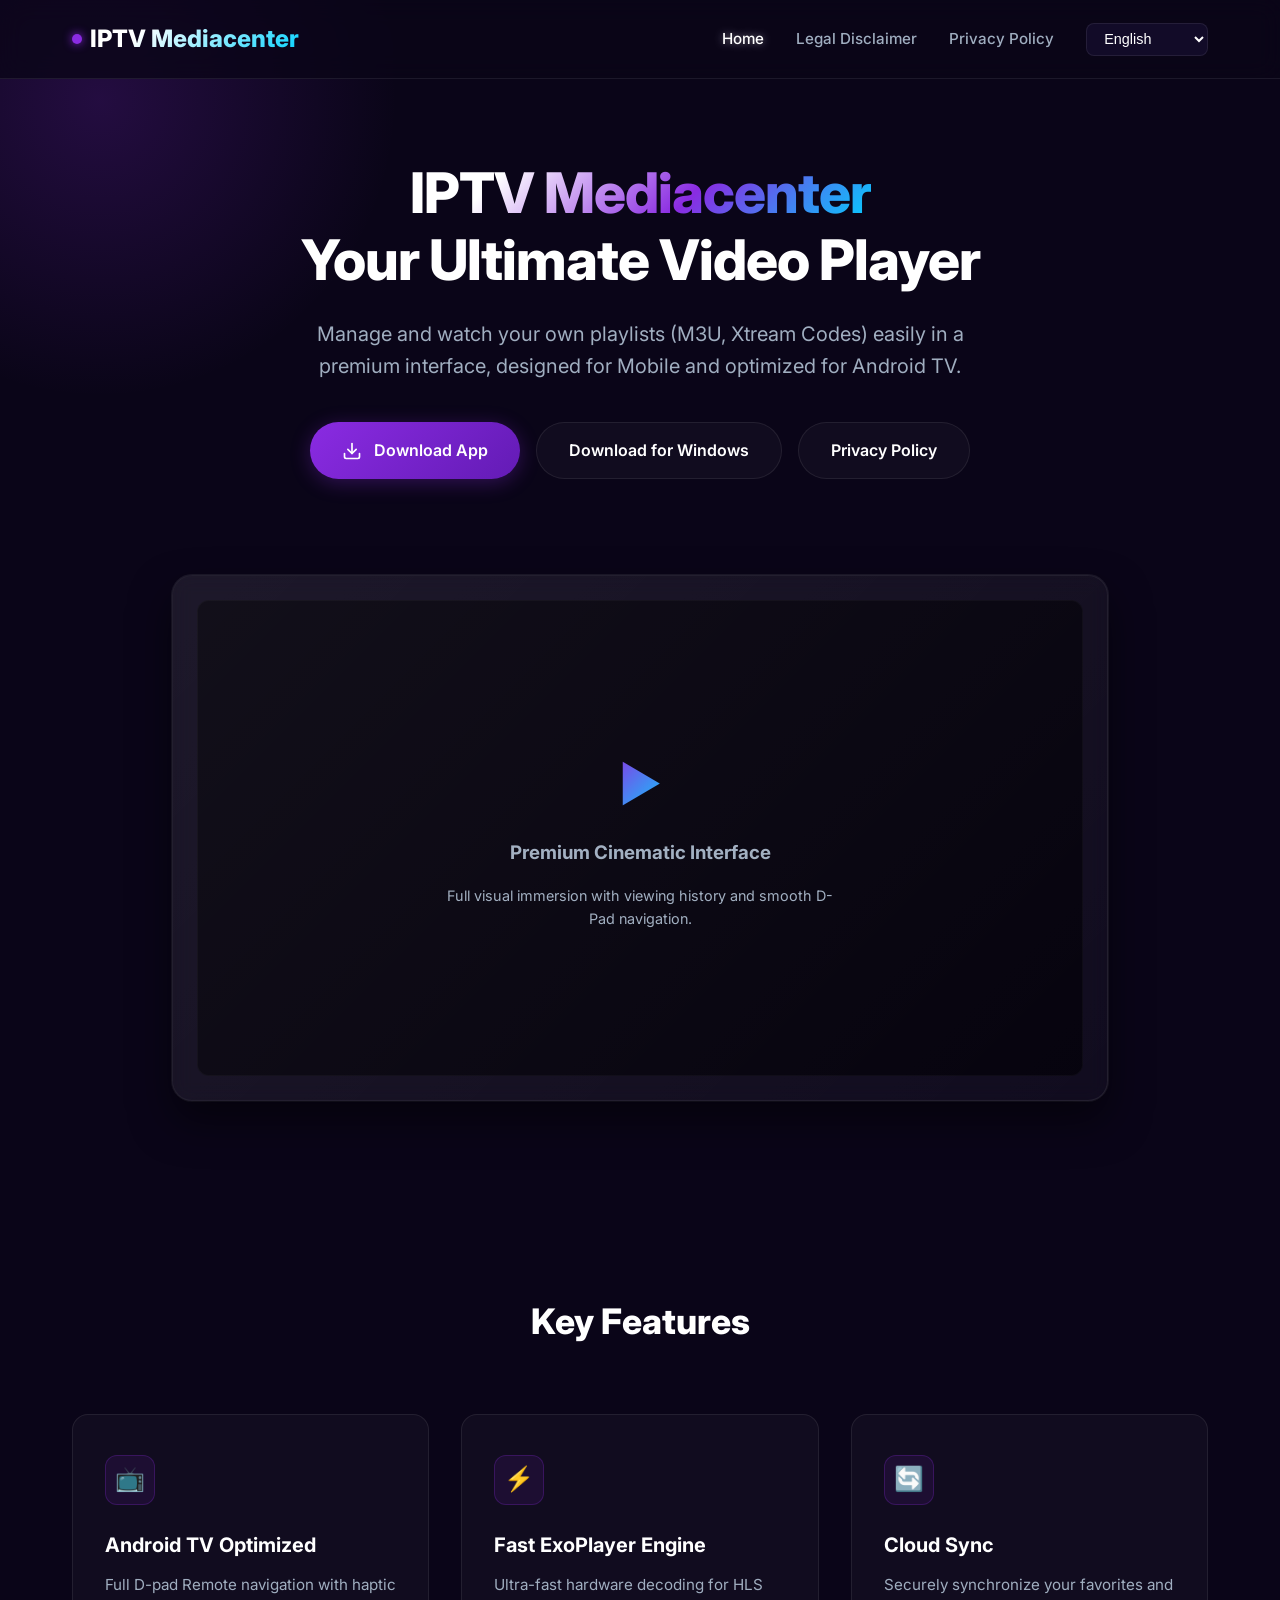
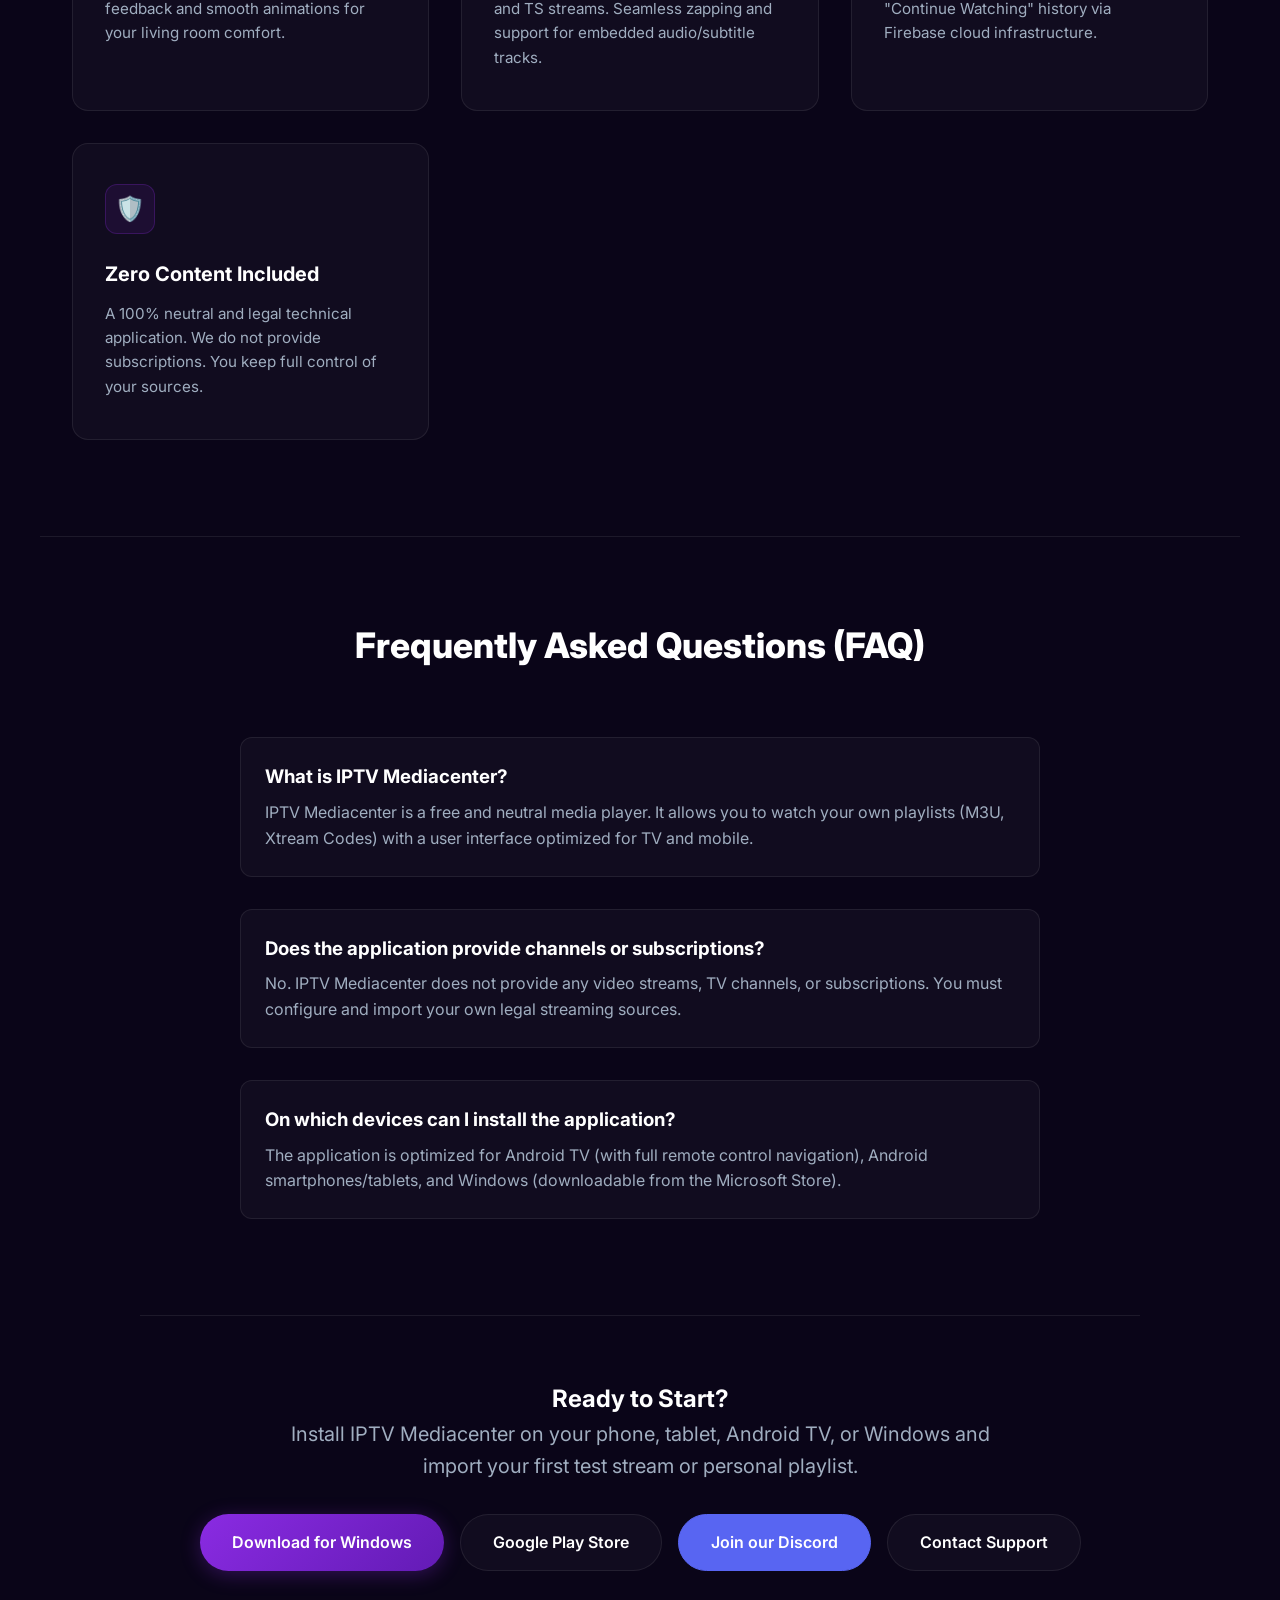
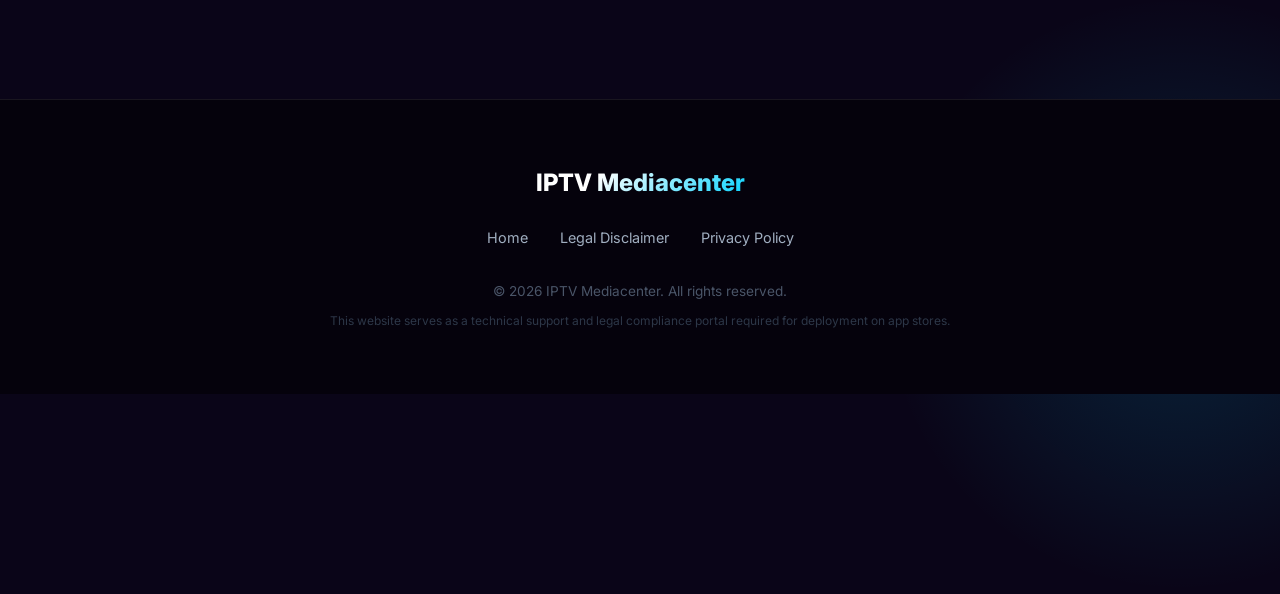
==== commit 4fe2d781: "docs: add Google Play Store link and update Sentry privacy policy with correct UTF8 encoding" ====
--- a/index.html
+++ b/index.html
@@ -70,6 +70,10 @@
                     <option value="it">Italiano</option>
                     <option value="nl">Nederlands</option>
                     <option value="ar">العربية</option>
+                    <option value="pt">Português</option>
+                    <option value="tr">Türkçe</option>
+                    <option value="el">Ελληνικά</option>
+                    <option value="ro">Română</option>
                 </select>
             </nav>
         </div>
@@ -162,8 +166,8 @@
                 <a href="https://apps.microsoft.com/detail/9NVQ2292GSZH" target="_blank" class="btn btn-primary" data-i18n="download-windows">
                     Télécharger pour Windows
                 </a>
-                <a href="#" class="btn btn-secondary" onclick="alert('Disponible bientôt sur le Google Play Store !'); return false;" data-i18n="download-android">
-                    Google Play Store (Bientôt)
+                <a href="https://play.google.com/store/apps/details?id=com.iptv.mediacenter" target="_blank" class="btn btn-secondary" data-i18n="download-android">
+                    Google Play Store
                 </a>
                 <a href="https://discord.gg/xpYr5rxP" target="_blank" class="btn btn-secondary" style="background: #5865F2; color: white; border-color: #5865F2;" data-i18n="download-discord">
                     Rejoindre le Discord
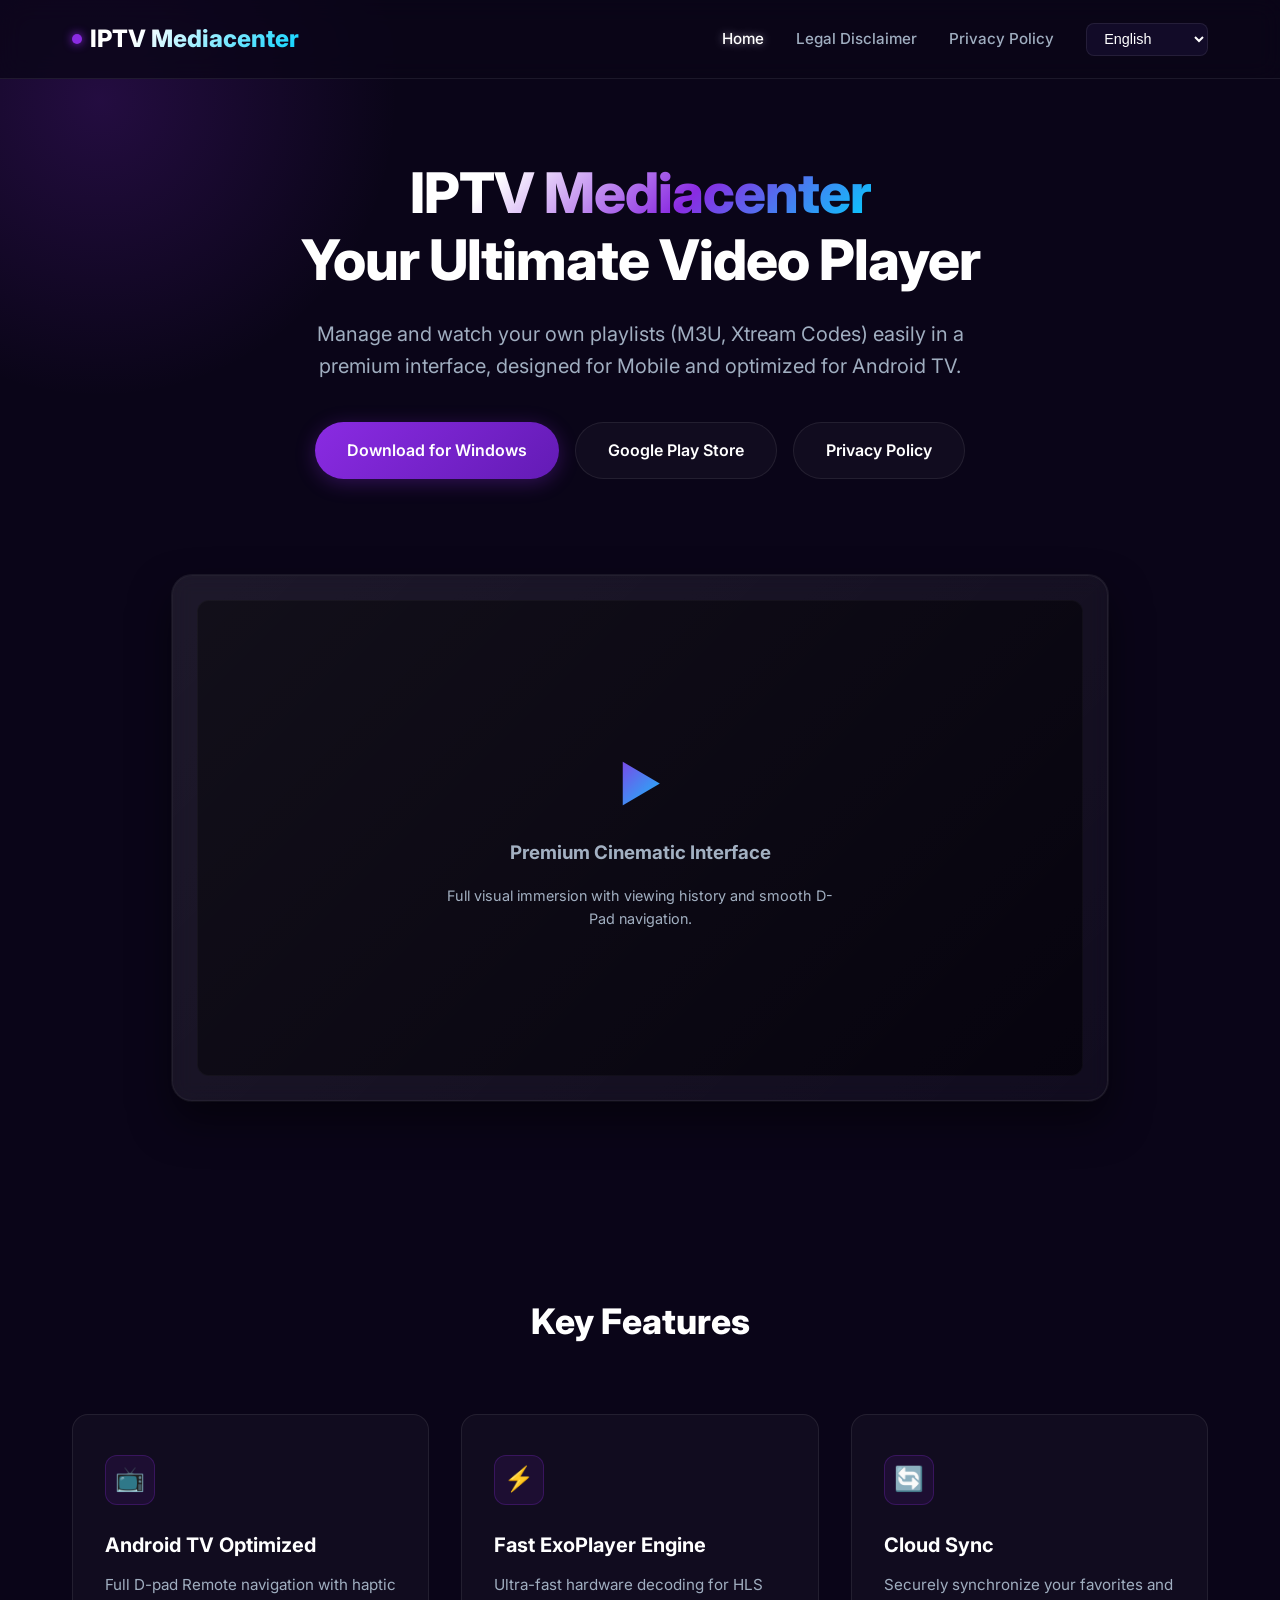
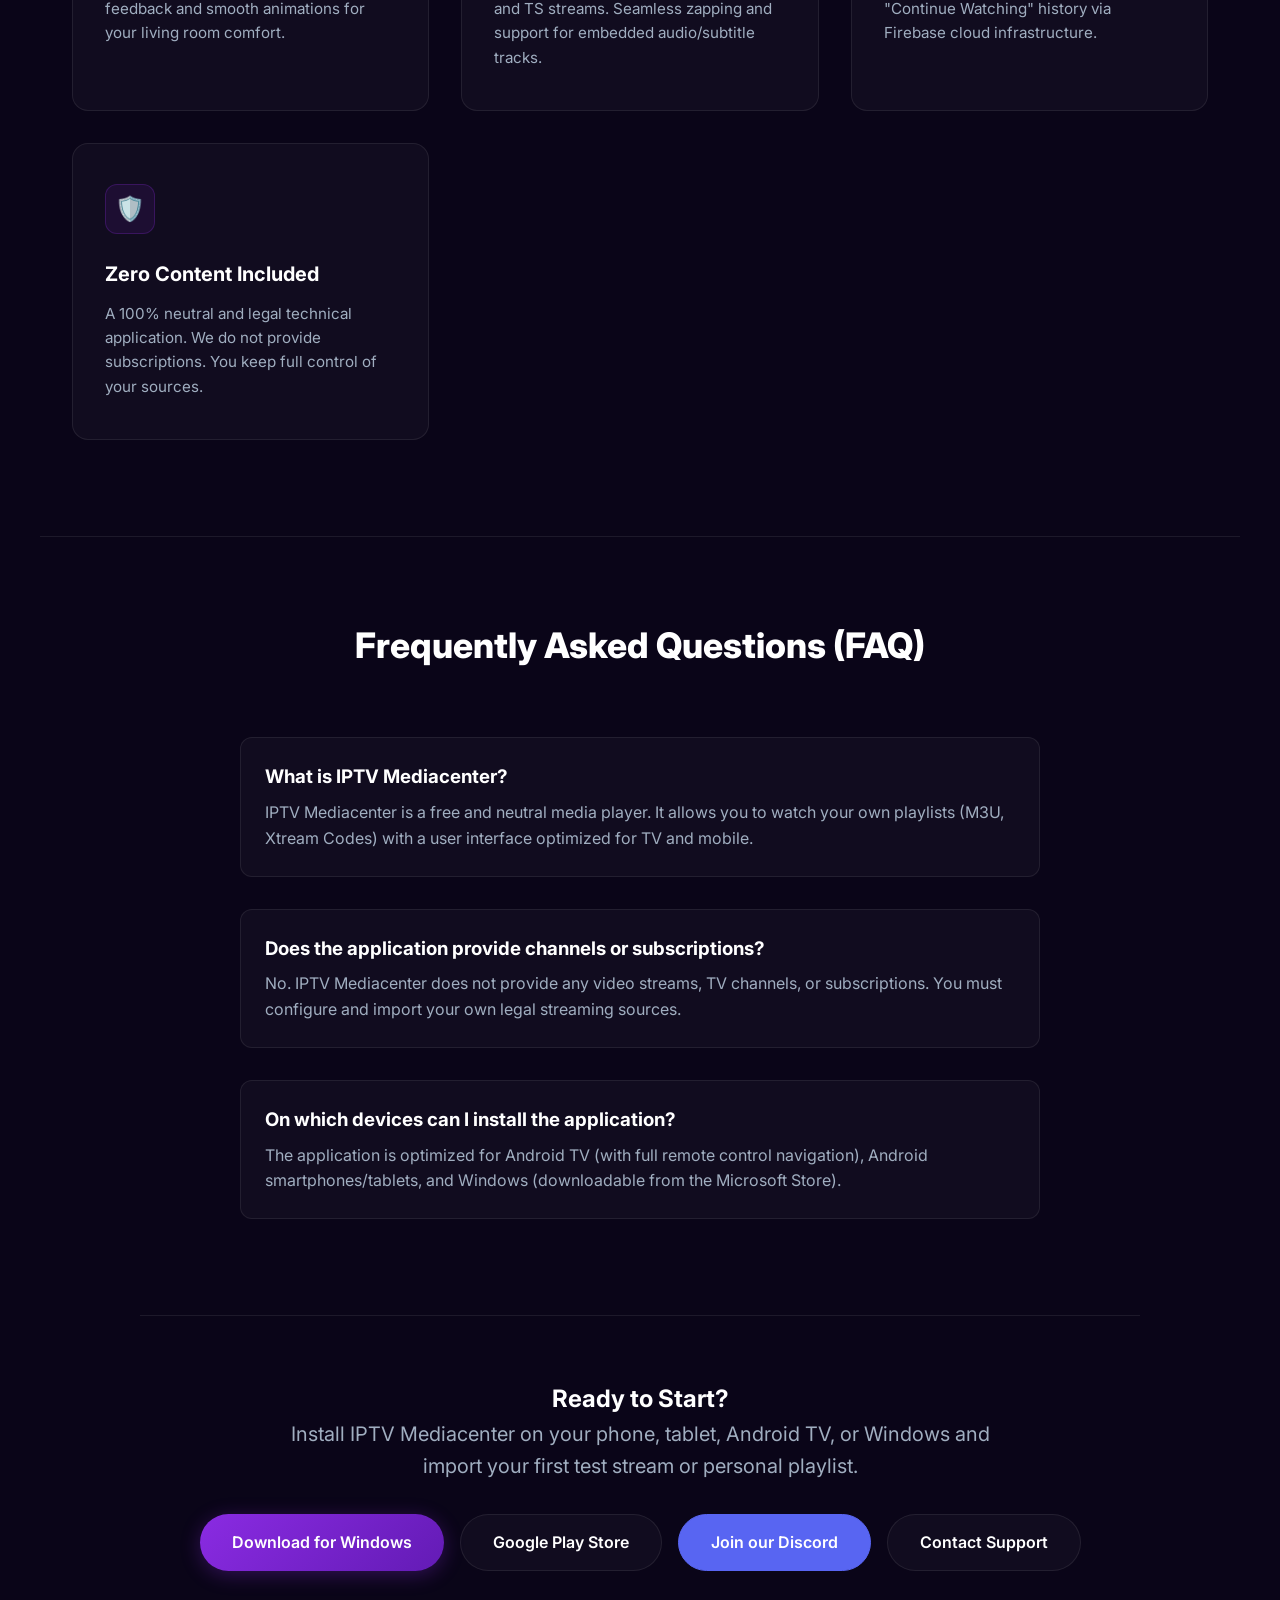
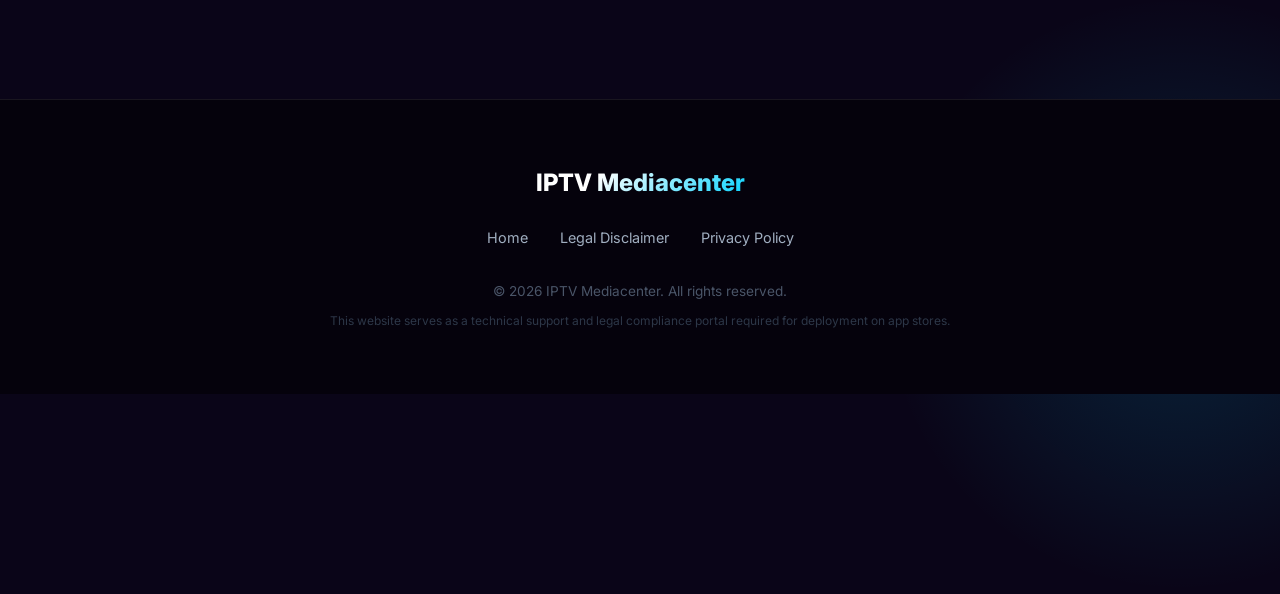
==== commit a195a1b8: "docs: update hero section buttons to Option B" ====
--- a/index.html
+++ b/index.html
@@ -86,12 +86,11 @@
             <p class="hero-subtitle" data-i18n="hero-subtitle">Gérez et visionnez facilement vos propres listes de lecture (M3U, Xtream Codes) dans une interface de qualité premium, conçue pour Mobile et optimisée pour Android TV.</p>
             
             <div class="btn-group">
-                <a href="#download" class="btn btn-primary">
-                    <svg width="20" height="20" viewBox="0 0 24 24" fill="none" stroke="currentColor" stroke-width="2" stroke-linecap="round" stroke-linejoin="round"><path d="M21 15v4a2 2 0 0 1-2 2H5a2 2 0 0 1-2-2v-4"></path><polyline points="7 10 12 15 17 10"></polyline><line x1="12" y1="15" x2="12" y2="3"></line></svg>
-                    <span data-i18n="hero-btn-download">Télécharger l'App</span>
+                <a href="https://apps.microsoft.com/detail/9NVQ2292GSZH" target="_blank" class="btn btn-primary" data-i18n="download-windows">
+                    Télécharger pour Windows
                 </a>
-                <a href="https://apps.microsoft.com/detail/9NVQ2292GSZH" target="_blank" class="btn btn-secondary" data-i18n="download-windows">
-                    Version Windows (Microsoft Store)
+                <a href="https://play.google.com/store/apps/details?id=com.iptv.mediacenter" target="_blank" class="btn btn-secondary" data-i18n="download-android">
+                    Google Play Store
                 </a>
                 <a href="privacy.html" class="btn btn-secondary" data-i18n="hero-btn-privacy">Charte de Confidentialité</a>
             </div>
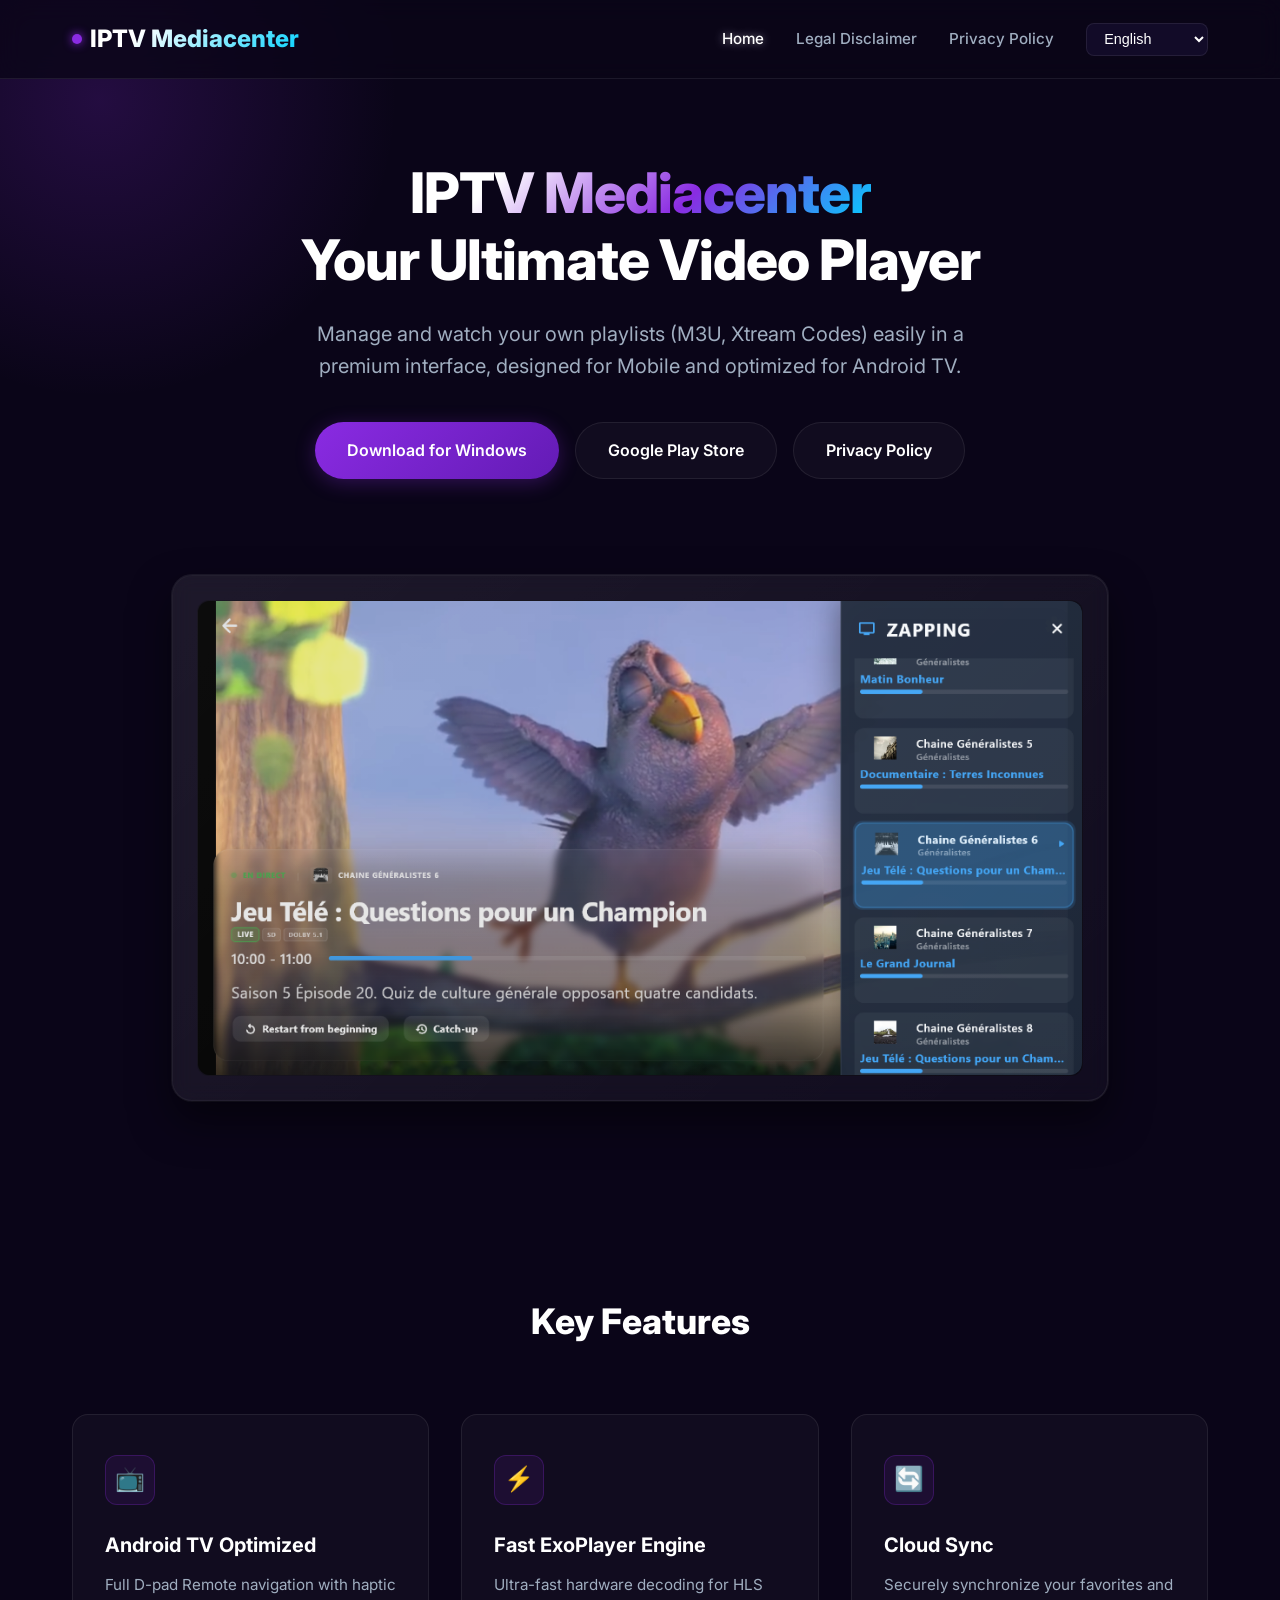
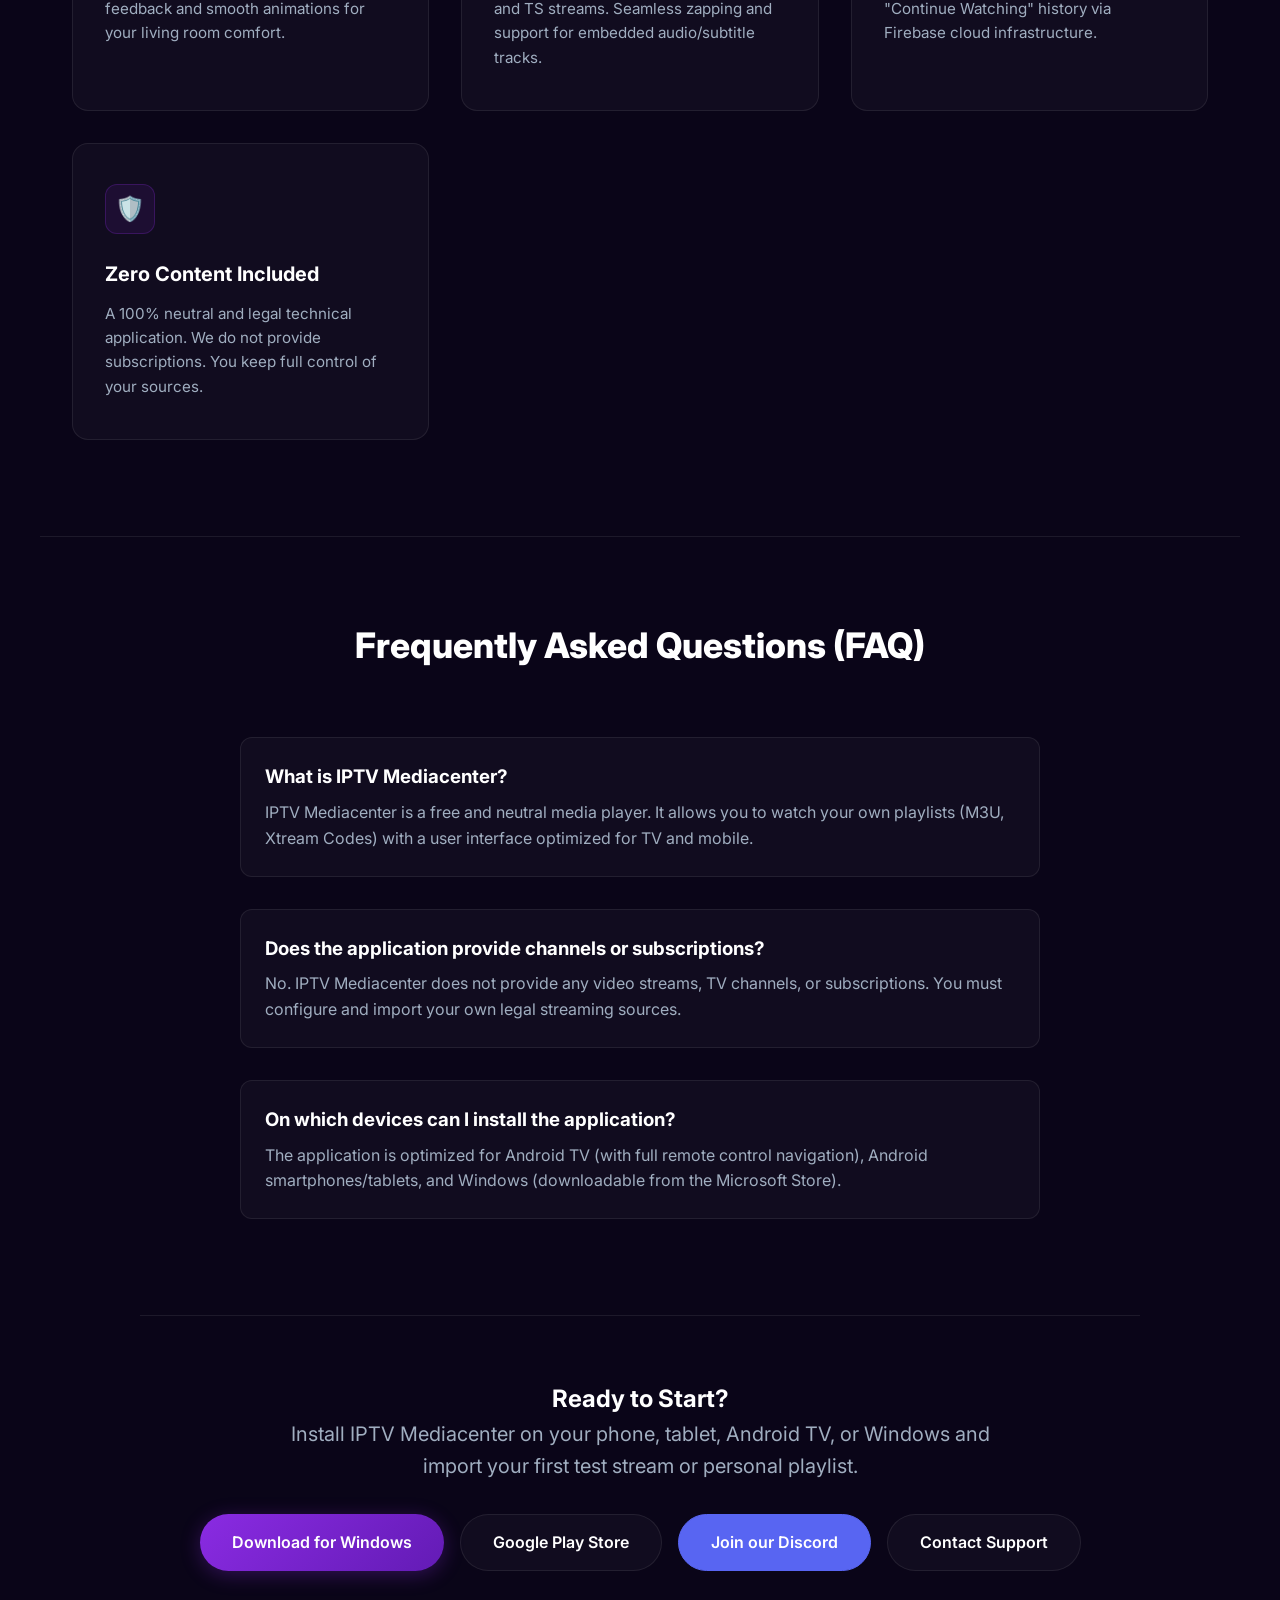
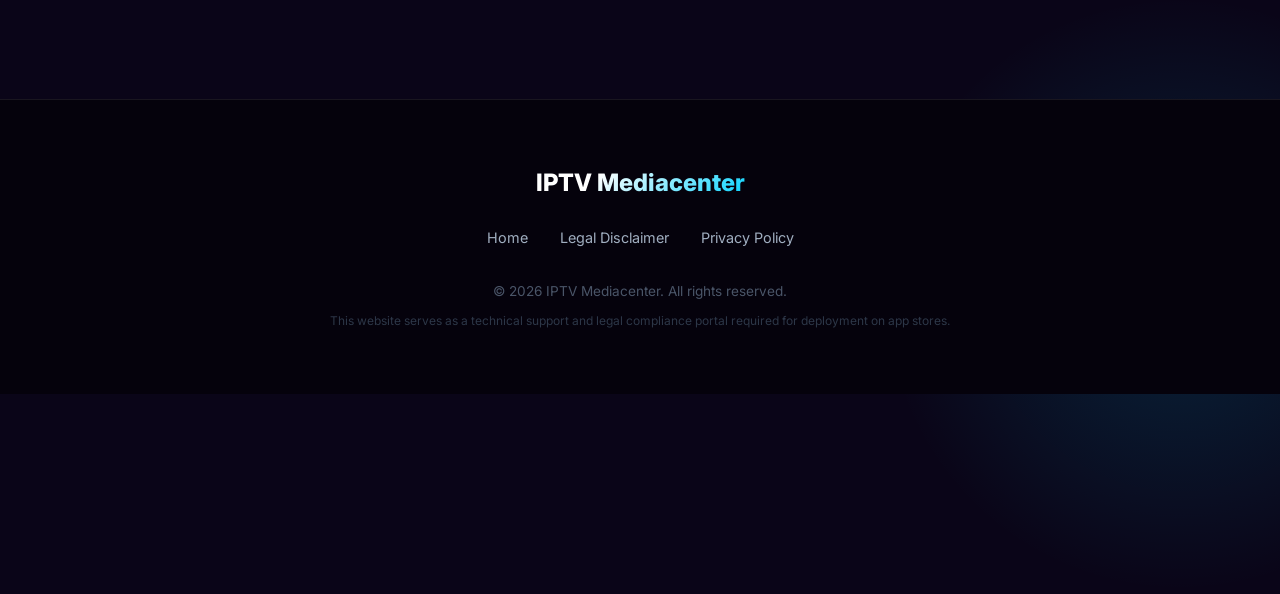
==== commit 27bf13f2: "docs: replace mockup placeholder with actual app player screenshot" ====
--- a/index.html
+++ b/index.html
@@ -100,9 +100,7 @@
         <section class="mockup-container">
             <div class="glass-mockup">
                 <div class="mockup-screen">
-                    <div class="mockup-icon">&#9658;</div>
-                    <h3 data-i18n="mockup-title">Interface Cinématique Premium</h3>
-                    <p style="color: var(--text-secondary); max-width: 400px; font-size: 0.9rem;" data-i18n="mockup-subtitle">Une immersion visuelle totale avec gestion de l'historique et navigation fluide au D-Pad.</p>
+                    <img src="screenshot.png" alt="IPTV Mediacenter Player Interface" style="width: 100%; height: 100%; object-fit: cover; border-radius: 12px;">
                 </div>
             </div>
         </section>
